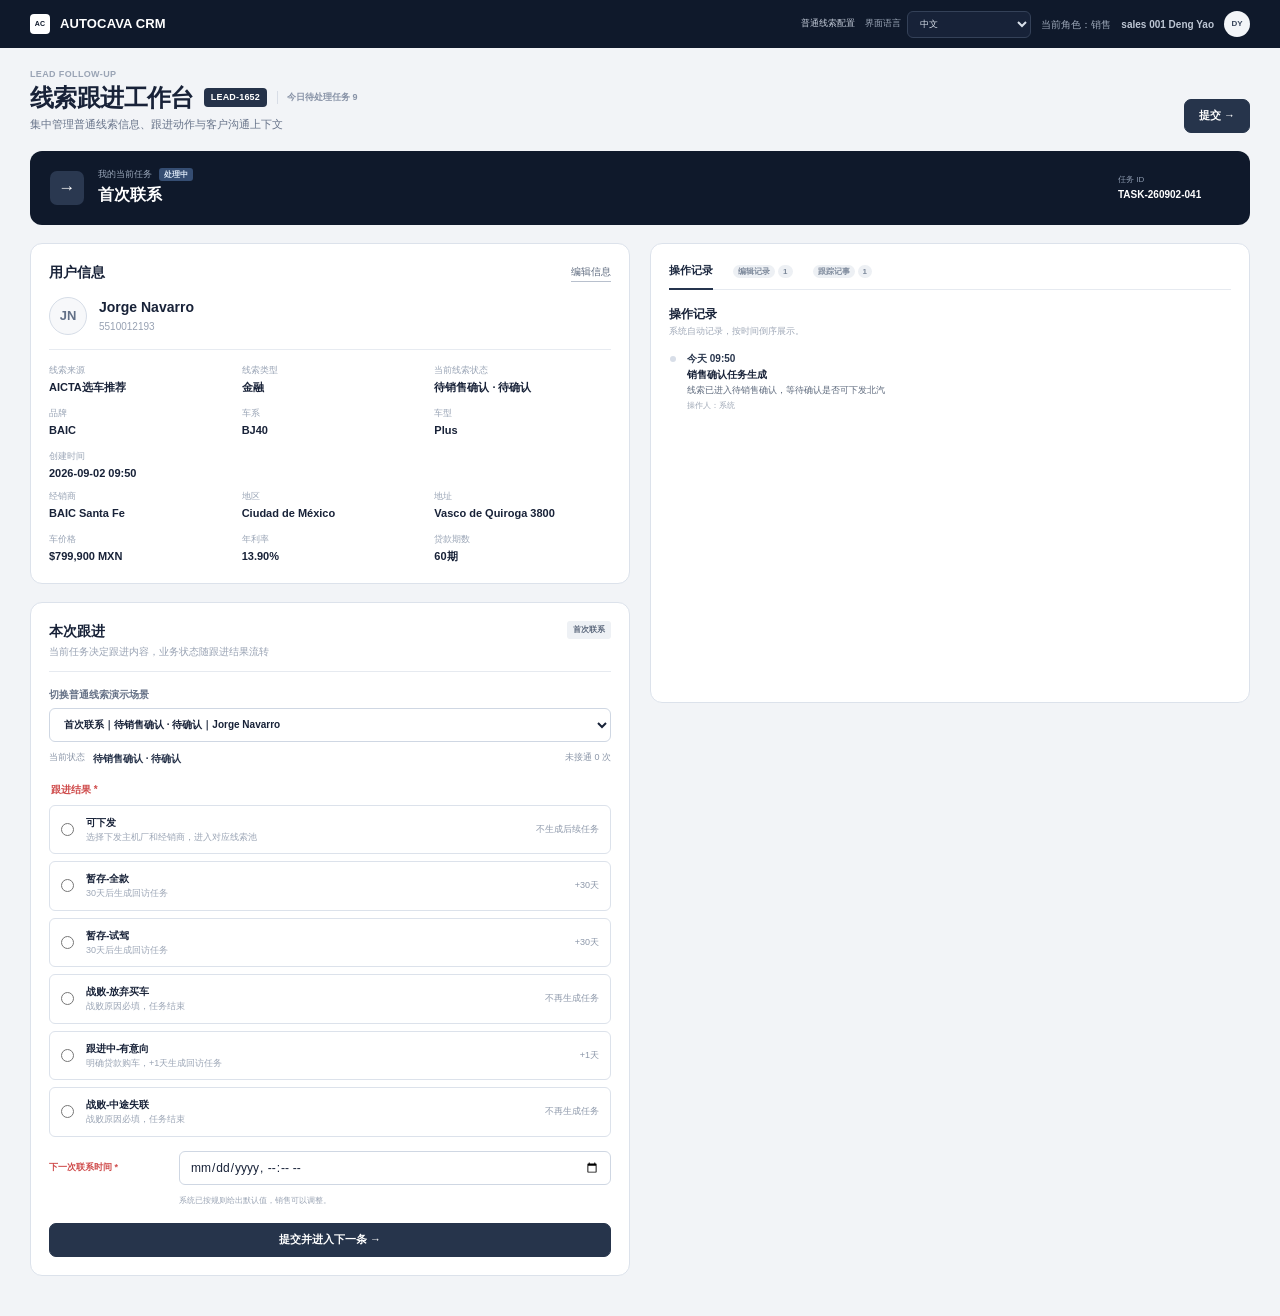
==== index.html @ 80d1f0fc "线索流转配置更新为 V2.0 - 线索流转配置更新为 V2.0：   - 待销售确认   - 跟进中·有意向   - 暂存·全款   - 暂存·试驾   - 战败·号码错误   - 战败·放弃买车  " ====
<!doctype html>
<html lang="zh-CN">
<head>
  <meta charset="UTF-8">
  <meta name="viewport" content="width=device-width, initial-scale=1.0">
  <meta name="description" content="AutoCava 普通线索跟进工作台演示原型">
  <title>线索跟进工作台</title>
  <link rel="stylesheet" href="styles.css?v=20260907-2">
</head>
<body>
  <header class="topbar">
    <a class="brand" href="#" aria-label="返回工作台首页" data-i18n-aria-label="brand.home"><span class="brand-mark">AC</span><span>AUTOCAVA CRM</span></a>
    <div class="topbar-meta"><a class="admin-link" href="admin.html" data-i18n="config.link">AutoCava管理员后台</a><label class="language-picker"><span data-i18n="language.label">界面语言</span><select id="languageSelect" aria-label="界面语言" data-i18n-aria-label="language.label"><option value="zh-CN">中文</option><option value="es-MX">Español (México)</option></select></label><span class="account-label" data-i18n="account.role">当前角色：销售</span><span class="salesperson" id="salespersonTop">sales 001 Deng Yao</span><span class="account-avatar">DY</span></div>
  </header>
  <main class="page-shell">
    <section class="page-heading">
      <div><p class="eyebrow">LEAD FOLLOW-UP</p><div class="title-line"><h1 data-i18n="page.title">线索跟进工作台</h1><strong class="lead-id-chip" id="leadId">LEAD-1533</strong><span class="today-task-count" id="todayTaskCount">今日待处理任务 8</span></div><p class="heading-copy" data-i18n="page.subtitle">集中管理普通线索信息、跟进动作与客户沟通上下文</p></div>
      <div class="heading-actions"><button class="button secondary" id="watchButton" type="button" aria-pressed="false" hidden>☆ 关注</button><button class="button primary" id="submitTopButton" type="button"><span data-i18n="action.submit">提交</span> <span>→</span></button></div>
    </section>
    <section class="task-banner" aria-labelledby="taskTitle">
      <div class="task-icon">→</div>
      <div class="task-main"><div class="task-kicker"><span data-i18n="task.current">我的当前任务</span> <span class="status-badge" data-i18n="task.processing">处理中</span></div><h2 id="taskTitle">首次联系</h2><p><span data-i18n="task.trigger">触发原因：</span><span id="taskTrigger">新线索已分配</span></p></div>
      <dl class="task-facts"><div><dt data-i18n="task.id">任务 ID</dt><dd id="taskId">TASK-260825-001</dd></div></dl>
    </section>
    <div class="workspace-grid">
      <div class="left-column">
        <section class="panel user-panel" aria-labelledby="userInfoTitle">
          <div class="panel-heading"><div><h2 id="userInfoTitle"><span data-i18n="user.title">用户信息</span> <span class="changed-badge" id="changedBadge" hidden data-i18n="user.changed">信息已修改</span></h2></div><button class="text-button" id="editUserButton" type="button" data-i18n="user.edit">编辑信息</button></div>
          <div class="person-summary"><div class="avatar" id="avatar">SR</div><div><h3 id="userName">Sofía Ramírez</h3><p id="userPhone">5612345454</p></div></div>
          <div class="info-sections">
            <div class="info-section"><h3 data-i18n="lead.info">线索信息</h3><dl class="info-grid"><div><dt data-i18n="lead.source">线索来源</dt><dd id="source">车型详情页</dd></div><div><dt data-i18n="lead.type">线索类型</dt><dd id="leadType">金融</dd></div><div><dt data-i18n="lead.state">当前线索状态</dt><dd id="leadStateInUser">未跟进 · 正常等待跟进</dd></div><div><dt data-i18n="field.brand">品牌</dt><dd id="brand">NISSAN</dd></div><div><dt data-i18n="field.series">车系</dt><dd id="series">X-TRAIL</dd></div><div><dt data-i18n="field.model">车型</dt><dd id="model">Advance 2 Row</dd></div><div><dt data-i18n="lead.created">创建时间</dt><dd id="createdAt">2026-09-02 09:30</dd></div></dl></div>
            <div class="info-section"><h3 data-i18n="dealer.finance">经销商与金融信息</h3><dl class="info-grid"><div><dt data-i18n="dealer.name">经销商</dt><dd id="dealer">Changan Polanco</dd></div><div><dt data-i18n="field.region">地区</dt><dd id="region">Ciudad de México</dd></div><div class="wide"><dt data-i18n="field.address">地址</dt><dd id="address">Av. Ejército Nacional 843</dd></div><div><dt data-i18n="finance.price">车价格</dt><dd id="price">$589,900 MXN</dd></div><div><dt data-i18n="finance.rate">年利率</dt><dd id="rate">14.99%</dd></div><div><dt data-i18n="finance.term">贷款期数</dt><dd id="term">72期</dd></div></dl></div>
          </div>
        </section>
        <section class="panel follow-panel" aria-labelledby="followTitle">
          <div class="panel-heading follow-heading"><div><h2 id="followTitle" data-i18n="follow.title">本次跟进</h2><p data-i18n="follow.description">当前任务决定跟进内容，业务状态随跟进结果流转</p></div><span class="task-group-label" id="taskGroupLabel">首次联系</span></div>
          <label class="field-label" for="scenarioSelect" data-i18n="follow.scenario">切换普通线索演示场景</label><select id="scenarioSelect" class="select-control"></select>
          <div class="current-state"><span data-i18n="follow.currentState">当前状态</span><strong id="currentState">待跟进 · —</strong><span class="attempt-count" id="attemptCount">未接通 0 次</span></div>
          <fieldset class="result-fieldset"><legend><span data-i18n="follow.result">跟进结果</span> <span>*</span></legend><div class="result-list" id="resultList"></div></fieldset>
          <div class="dynamic-fields" id="dynamicFields">
            <div class="field-row" id="reasonRow" hidden><label for="reasonInput"><span data-i18n="follow.reason">原因</span> <span>*</span></label><input id="reasonInput" type="text" placeholder="请输入具体原因" data-i18n-placeholder="follow.reasonPlaceholder"></div>
            <div class="field-row" id="followupDealerRow" hidden><label for="followupDealer">下发经销商 <span>*</span></label><select id="followupDealer"><option value="">请选择经销商</option></select></div>
            <div class="two-field-row" id="callbackRow" hidden><div><label for="callbackNote"><span data-i18n="follow.callbackNote">用户约定说明</span> <span>*</span></label><input id="callbackNote" type="text" placeholder="例如：下班后方便接听" data-i18n-placeholder="follow.callbackPlaceholder"></div><div><label for="nextTime"><span data-i18n="follow.nextTime">下一次联系时间</span> <span>*</span></label><input id="nextTime" type="datetime-local"></div></div>
            <div class="field-row" id="nextTimeRow"><label for="nextTimeDefault"><span data-i18n="follow.nextTime">下一次联系时间</span> <span>*</span></label><input id="nextTimeDefault" type="datetime-local"><small id="timeHint" data-i18n="follow.timeHint">系统已按规则给出默认值，销售可以调整。</small></div>
          </div>
          <button class="button primary full" id="submitButton" type="button"><span data-i18n="action.submitNext">提交并进入下一条</span> →</button>
        </section>
      </div>
      <aside class="panel activity-panel" aria-labelledby="recordsTitle">
        <div class="activity-heading"><div class="tabs" role="tablist"><button class="tab active" id="operationsTab" type="button" role="tab" aria-selected="true" aria-controls="operationsPanel" data-i18n="records.operations">操作记录</button><button class="tab" id="editRecordsTab" type="button" role="tab" aria-selected="false" aria-controls="editRecordsPanel"><span data-i18n="records.edits">编辑记录</span> <span id="editRecordCount">0</span></button><button class="tab" id="notesTab" type="button" role="tab" aria-selected="false" aria-controls="notesPanel"><span data-i18n="records.notes">跟踪记事</span> <span id="noteCount">2</span></button></div></div>
        <section id="operationsPanel" role="tabpanel" aria-labelledby="operationsTab"><div class="activity-intro"><h2 id="recordsTitle" data-i18n="records.operations">操作记录</h2><p data-i18n="records.description">系统自动记录，按时间倒序展示。</p></div><ol class="timeline" id="operationTimeline"></ol></section>
        <section id="editRecordsPanel" role="tabpanel" aria-labelledby="editRecordsTab" hidden><div class="activity-intro"><h2 data-i18n="edit.historyTitle">信息编辑记录</h2><p data-i18n="edit.historyOrder">按修改时间倒序展示；原始信息为第一条记录。</p></div><ol class="timeline edit-records-list" id="editRecordsTimeline"></ol></section>
        <section id="notesPanel" role="tabpanel" aria-labelledby="notesTab" hidden><div class="activity-intro"><h2 data-i18n="notes.addTitle">销售手动添加跟踪记录</h2><p data-i18n="notes.description">记录沟通中的关键信息。</p></div><form class="note-form" id="noteForm"><label for="noteInput" data-i18n="notes.content">跟踪内容</label><textarea id="noteInput" rows="3" placeholder="只记录用户输入或销售确认的关键信息" data-i18n-placeholder="notes.placeholder"></textarea><button class="button secondary" type="submit" data-i18n="notes.add">添加记录</button></form><ol class="timeline notes" id="noteTimeline"></ol></section>
      </aside>
    </div>
  </main>
  <dialog class="edit-dialog" id="editDialog">
    <form method="dialog" id="editForm">
      <div class="dialog-heading"><div><p class="eyebrow">EDIT USER</p><h2 data-i18n="edit.title">编辑用户信息</h2></div><button class="icon-button" id="closeEditButton" type="button" aria-label="关闭" data-i18n-aria-label="action.close">×</button></div>
      <p class="dialog-tip" data-i18n="edit.tip">修改后保留原始信息，并生成信息变更记录，不覆盖原始线索。</p>
      <section class="edit-tab-panel" id="editCurrentPanel" role="region" aria-label="当前信息" data-i18n-aria-label="edit.current">
        <div class="current-notice"><strong data-i18n="edit.currentNoticeTitle">工作台当前展示信息</strong><span data-i18n="edit.currentNoticeText">保存修改后，用户信息卡片立即更新。</span></div>
        <div class="edit-grid">
          <div><label for="editName" data-i18n="field.name">姓名</label><input id="editName" type="text" required></div>
          <div><label for="editPhone" data-i18n="field.phone">手机号</label><input id="editPhone" type="text" required></div>
          <div><label for="editBrand" data-i18n="field.brand">品牌</label><select id="editBrand" required></select></div>
          <div><label for="editSeries" data-i18n="field.series">车系</label><select id="editSeries" required></select></div>
          <div><label for="editModel" data-i18n="field.model">车型</label><select id="editModel" required></select></div>
          <div><label for="editDealer" data-i18n="dealer.name">经销商</label><input id="editDealer" type="text" list="dealerOptions" required autocomplete="off" placeholder="输入或选择经销商" data-i18n-placeholder="dealer.placeholder"><datalist id="dealerOptions"></datalist><small data-i18n="dealer.hint">可输入名称联想选择</small></div>
          <div><label for="editRegion" data-i18n="field.region">地区</label><input id="editRegion" type="text" readonly></div>
          <div><label for="editAddress" data-i18n="field.address">地址</label><input id="editAddress" type="text" readonly></div>
        </div>
      </section>
      <div class="dialog-actions"><button class="button secondary" id="cancelEditButton" type="button" data-i18n="action.cancel">取消</button><button class="button primary" id="saveUserButton" type="submit" data-i18n="action.save">保存修改</button></div>
    </form>
  </dialog>
  <div class="toast" id="toast" role="status" aria-live="polite"></div>
  <script src="flow-config.js?v=20260914-1"></script><script src="data.js?v=20260907-2"></script><script src="config-table.js?v=20260903-1"></script><script src="app.js?v=20260914-1"></script>
</body>
</html>
---- styles.css ----
:root{
  --ink:#182238;--muted:#8590a5;--line:#dce2eb;--soft:#f3f5f8;
  --panel:#fff;--navy:#0f192b;--navy-2:#2a3850;--blue:#345f9f;
  --green:#28735a;--red:#cf4b4b;--shadow:none
}
*{box-sizing:border-box}
body{margin:0;background:#f2f4f7;color:var(--ink);font-family:Inter,-apple-system,BlinkMacSystemFont,"Segoe UI","PingFang SC","Microsoft YaHei",sans-serif;font-size:12px;line-height:1.5}
button,input,select,textarea{font:inherit;color:inherit}
button{cursor:pointer}
button:focus-visible,input:focus-visible,select:focus-visible,textarea:focus-visible{outline:2px solid rgba(52,95,159,.25);outline-offset:2px}
.topbar{height:48px;padding:0 max(30px,calc((100vw - 1440px)/2));display:flex;align-items:center;justify-content:space-between;background:var(--navy);color:#fff;position:sticky;top:0;z-index:20}
.brand{display:flex;align-items:center;gap:10px;color:#fff;font-size:13px;font-weight:800;text-decoration:none;letter-spacing:.01em}
.brand-mark{width:20px;height:20px;border-radius:4px;display:grid;place-items:center;background:#fff;color:var(--navy);font-size:7px;font-weight:900}
.topbar-meta{display:flex;align-items:center;gap:10px;color:#9da8b9;font-size:10px}
.admin-link{color:#c2cad7;text-decoration:none;font-size:9px}.admin-link:hover{color:#fff}
.language-picker{display:flex;align-items:center;gap:6px;color:#9da8b9;font-size:9px}
.language-picker select{width:auto;height:27px;padding:0 24px 0 8px;border:1px solid #344158;border-radius:6px;background:#172238;color:#d9e0ea;font-size:9px}
.salesperson{color:#bdc6d4;font-weight:650}
.account-avatar{width:26px;height:26px;display:grid;place-items:center;border-radius:50%;background:#f3f5f8;color:#38445a;font-size:8px;font-weight:850}
.page-shell{max-width:1440px;margin:0 auto;padding:20px 30px 40px}
.page-heading{display:flex;align-items:flex-end;justify-content:space-between;gap:20px}
.eyebrow{margin:0 0 2px;color:#9aa4b5;font-size:9px;font-weight:700;letter-spacing:.04em}
.title-line{display:flex;align-items:center;gap:10px}
.page-heading h1{margin:0;font-size:24px;line-height:1.15;letter-spacing:-.025em}
.lead-id-chip{padding:3px 7px;border-radius:4px;background:#253249;color:#fff;font-size:9px;letter-spacing:.02em}
.today-task-count{padding-left:9px;border-left:1px solid #d8dde6;color:#8792a6;font-size:9px;font-weight:650}
.heading-copy{margin:5px 0 0;color:#68748a;font-size:11px}
.heading-actions{display:flex;gap:9px}
.button{min-height:34px;padding:0 14px;border:1px solid #d6dde8;border-radius:7px;background:#fff;font-size:11px;font-weight:750;transition:.15s ease}
.button:hover{border-color:#aeb9ca;box-shadow:0 4px 10px rgba(25,38,62,.06)}
.button.primary{background:#26344b;border-color:#26344b;color:#fff}
.button:disabled{cursor:not-allowed;opacity:.45;box-shadow:none}
.button.secondary{background:#fff}
.button.full{width:100%;margin-top:16px}
.button.watching{color:#284f88;border-color:#a9bad4;background:#f5f8fc}
.task-banner{margin-top:18px;min-height:74px;padding:14px 20px;display:flex;align-items:center;gap:14px;color:#fff;background:var(--navy);border-radius:12px}
.task-icon{width:34px;height:34px;border-radius:7px;background:var(--navy-2);display:grid;place-items:center;font-size:17px}
.task-main{min-width:280px}
.task-kicker{color:#9ca9bc;font-size:9px}
.status-badge{margin-left:4px;padding:2px 5px;border-radius:3px;background:#354d72;color:#dce8f7;font-size:8px;font-weight:750}
.task-main h2{margin:2px 0 0;font-size:16px}
.task-main p{display:none}
.task-facts{margin:0 0 0 auto;display:grid;grid-template-columns:minmax(112px,1fr)}
.task-facts dt{color:#8d9aaf;font-size:8px}
.task-facts dd{margin:1px 0 0;color:#fff;font-size:10px;font-weight:750;overflow-wrap:anywhere}
.workspace-grid{margin-top:18px;display:grid;grid-template-columns:minmax(0,1fr) minmax(0,1fr);gap:20px;align-items:start}
.left-column{display:grid;gap:18px}
.panel{background:var(--panel);border:1px solid var(--line);border-radius:12px;box-shadow:var(--shadow)}
.user-panel,.follow-panel,.activity-panel{padding:18px}
.panel-heading{display:flex;align-items:flex-start;justify-content:space-between;gap:16px}
.panel-heading h2,.activity-intro h2{margin:0;font-size:14px}
.panel-heading p:not(.eyebrow){margin:2px 0 0;color:#98a2b3;font-size:10px}
.text-button{padding:2px 0;border:0;border-bottom:1px solid #b8c0cd;background:none;color:#5f6b7f;font-size:10px}
.activity-heading{border-bottom:1px solid #e6eaf0}.activity-heading .tabs{border-bottom:0}
.changed-badge{display:inline-flex;align-items:center;margin-left:5px;padding:2px 5px;border-radius:3px;background:#eef1f5;color:#657084;font-size:8px;vertical-align:middle}
.person-summary{margin-top:14px;display:flex;align-items:center;gap:12px;padding:0 0 14px;border-bottom:1px solid #e7ebf1}
.avatar{width:38px;height:38px;display:grid;place-items:center;border-radius:50%;border:1px solid #d6dde7;background:#f7f8fa;color:#627087;font-size:13px;font-weight:750}
.person-summary h3{margin:0;font-size:14px}
.person-summary p{margin:1px 0 0;color:#98a2b3;font-size:10px}
.order-status-row{margin-top:16px;padding:14px 0 0;display:flex;align-items:center;justify-content:space-between;gap:14px;border:0;border-top:1px solid #e7ebf1;border-radius:0;background:transparent}
.order-status-row>div{display:flex;align-items:center;gap:8px;min-width:0;flex-wrap:wrap}
.order-status-label{color:#7f8a9d;font-size:9px}
.order-status-badge{padding:3px 7px;border-radius:4px;background:#e9edf3;color:#536076;font-size:9px}
.order-status-badge[data-status="CREDIT_REVIEW"]{background:#fff4df;color:#8a5b17}
.order-status-badge[data-status="CONTRACT_SIGNED"],.order-status-badge[data-status="WAITING_DISBURSEMENT"]{background:#eaf1fb;color:#355d91}
.order-status-badge[data-status="DISBURSEMENT_SUCCESS"],.order-status-badge[data-status="VEHICLE_DELIVERED"]{background:#e9f5ef;color:#28735a}
.order-status-row small{color:#98a2b3;font-size:8px}
.button.compact{min-height:28px;padding:0 10px;font-size:9px;white-space:nowrap}
.info-sections{display:grid;gap:8px;margin-top:14px}
.info-section h3{display:none}
.info-grid{display:grid;grid-template-columns:repeat(3,minmax(0,1fr));gap:11px 16px;margin:0}
.info-grid div{min-width:0}
.info-grid .wide{grid-column:auto}
.info-grid dt{color:#9aa5b6;font-size:9px}
.info-grid dd{margin:2px 0 0;font-size:11px;font-weight:700;overflow-wrap:anywhere}
.follow-heading{align-items:flex-start;padding-bottom:12px;border-bottom:1px solid #e6eaf0}
.task-group-label{display:inline-flex;align-items:center;padding:3px 6px;border-radius:3px;background:#eef1f5;color:#5c687c;font-size:8px;font-weight:750;white-space:nowrap}
.field-label{display:block;margin:15px 0 6px;color:#667287;font-size:10px;font-weight:750}
.select-control,input,textarea{width:100%;border:1px solid #cfd7e3;border-radius:6px;background:#fff}
.select-control,input{height:34px;padding:0 10px}
.select-control{font-size:10px;font-weight:700}
.current-state{margin-top:9px;display:flex;align-items:center;gap:8px;color:#8b96a8;font-size:9px}
.current-state strong{color:#263249;font-size:10px}
.attempt-count{margin-left:auto}
.result-fieldset{margin:16px 0 0;padding:0;border:0}
.result-fieldset legend{margin-bottom:8px;font-size:10px;font-weight:800}
.result-fieldset legend span,.field-row label span,.two-field-row label span{color:var(--red)}
.result-list{display:grid;gap:7px}
.result-empty{padding:18px;border:1px dashed #d4dbe6;border-radius:7px;color:#8d98aa;text-align:center}
.result-option{display:grid;grid-template-columns:16px minmax(0,1fr) auto;gap:9px;align-items:center;padding:9px 11px;border:1px solid #dce2eb;border-radius:6px;cursor:pointer;transition:.12s ease}
.result-option:hover{border-color:#aab6c7}
.result-option.selected{border-color:#3c4f6d;background:#fafbfc;box-shadow:none}
.result-option input{width:13px;height:13px;margin:0;accent-color:#3b4d69}
.result-copy strong,.result-copy small{display:block}
.result-copy strong{font-size:10px}
.result-copy small{margin-top:1px;color:#9ca6b6;font-size:9px}
.result-deadline{color:#8d98aa;font-size:9px;text-align:right}
.dynamic-fields{margin-top:14px}
.field-row{display:grid;grid-template-columns:120px minmax(0,1fr);align-items:center;gap:10px}
.field-row small{grid-column:2;color:#9aa4b4;font-size:8px}
.field-row label,.two-field-row label{display:block;color:#657185;font-size:9px;font-weight:700}
.two-field-row{display:grid;grid-template-columns:1fr 1fr;gap:12px}
.two-field-row label{margin-bottom:5px}
.activity-panel{position:sticky;top:66px;min-height:460px;max-height:calc(100vh - 86px);overflow:auto}
.tabs{display:flex;align-items:center;gap:20px;border-bottom:1px solid var(--line)}
.tab{position:relative;padding:0 0 11px;border:0;background:none;color:#9ba5b5;font-size:11px;font-weight:750}
.tab.active{color:#1d2940}
.tab.active:after{content:"";position:absolute;left:0;right:0;bottom:-1px;height:2px;background:#25344d}
.tab span{min-width:18px;padding:2px 5px;border-radius:999px;background:#edf0f4;color:#7d899b;font-size:8px}
.activity-intro{margin:15px 0 12px}
.activity-intro h2{font-size:12px}
.activity-intro p{margin:2px 0 0;color:#a0a9b8;font-size:9px}
.timeline{list-style:none;margin:0;padding:0}
.timeline li{position:relative;padding:0 0 14px 18px}
.timeline li:last-child{padding-bottom:0}
.timeline li:before{content:"";position:absolute;left:1px;top:5px;width:6px;height:6px;border-radius:50%;background:#d8dee8}
.timeline-time{color:#29364d;font-size:10px;font-weight:750}
.timeline-title{margin-top:1px;font-size:10px;font-weight:750}
.timeline-detail{margin-top:2px;color:#5f6b7e;font-size:9px;line-height:1.55;overflow-wrap:anywhere}
.timeline-operator{margin-top:2px;color:#a0a9b7;font-size:8px}
.note-form{padding:10px;margin-bottom:14px;background:#f4f6f8;border-radius:6px}
.note-form label{display:block;margin-bottom:5px;font-size:9px;font-weight:750}
.note-form textarea{padding:8px 10px;resize:vertical}
.note-form .button{margin-top:7px;min-height:30px}
.notes .timeline-title{display:none}
.edit-dialog{width:min(780px,calc(100vw - 32px));padding:0;border:0;border-radius:12px;box-shadow:0 28px 70px rgba(15,25,45,.25)}
.edit-dialog::backdrop{background:rgba(17,28,48,.55)}
.edit-dialog form{padding:22px}
.dialog-heading{display:flex;justify-content:space-between;align-items:flex-start}
.dialog-heading h2{margin:0;font-size:18px}
.icon-button{border:0;background:none;font-size:22px;color:var(--muted)}
.dialog-tip{padding:10px 12px;background:#f3f6fb;border-radius:7px;color:#657188}
.edit-tabs{display:flex;gap:22px;margin-top:16px;border-bottom:1px solid #dfe4ec}
.edit-tab{position:relative;padding:0 2px 10px;border:0;background:none;color:#8b96a8;font-size:11px;font-weight:750}
.edit-tab.active{color:#1c2940}
.edit-tab.active:after{content:"";position:absolute;left:0;right:0;bottom:-1px;height:2px;background:#25344d}
.edit-tab span{margin-left:3px;padding:1px 5px;border-radius:999px;background:#edf0f4;color:#7b8799;font-size:8px}
.edit-tab-panel{min-height:235px;padding-top:16px}
.readonly-notice,.current-notice{margin-bottom:14px;padding:10px 12px;border-radius:7px;background:#f5f7fa;color:#687489;font-size:10px}
.current-notice{display:flex;align-items:center;justify-content:space-between;gap:12px}
.current-notice strong{color:#263249}
.current-notice span{color:#929cad}
.original-grid{display:grid;grid-template-columns:1fr 1fr;gap:12px 14px;margin:0}
.original-grid div{padding:10px 12px;border:1px solid #e0e5ed;border-radius:7px;background:#fafbfc}
.original-grid dt{color:#929cad;font-size:9px}
.original-grid dd{margin:3px 0 0;color:#263249;font-size:11px;font-weight:700}
.edit-grid{display:grid;grid-template-columns:1fr 1fr;gap:13px;margin-top:16px}
.edit-grid label{display:block;margin-bottom:5px;font-weight:700}
.edit-grid select{width:100%;height:34px;padding:0 10px;border:1px solid #cfd7e3;border-radius:6px;background:#fff}
.edit-grid input[readonly]{background:#f4f6f9;color:#69758a;cursor:not-allowed}
.edit-grid small{display:block;margin-top:4px;color:#929cad;font-size:8px}
.history-heading{display:flex;align-items:center;justify-content:space-between;padding-bottom:10px;border-bottom:1px solid #e6eaf0}
.history-heading span{color:#96a0b0;font-size:9px}
.edit-history-list{list-style:none;max-height:250px;margin:0;padding:0;overflow:auto}
.edit-history-item{padding:12px 0;border-bottom:1px solid #edf0f4}
.edit-history-item:last-child{border-bottom:0}
.edit-records-list .edit-history-item{padding:0 0 14px 18px}
.edit-records-list .edit-history-item:last-child{padding-bottom:0}
.edit-history-meta{display:flex;align-items:center;justify-content:space-between;gap:10px;color:#8c97a8;font-size:9px}
.edit-history-operator{color:#667287;font-weight:650}
.edit-history-change{margin-top:7px;display:grid;gap:5px}
.edit-history-change div{display:grid;grid-template-columns:68px 1fr;gap:8px;font-size:10px}
.edit-history-change span{color:#8f99aa}
.edit-history-change strong{font-weight:650;overflow-wrap:anywhere}
.edit-history-empty{padding:52px 0;text-align:center;color:#9aa4b4}
.dialog-actions{display:flex;justify-content:flex-end;gap:9px;margin-top:20px}
.order-dialog{width:min(620px,calc(100vw - 32px))}
.order-editor{display:grid;grid-template-columns:1fr 1fr;gap:14px;margin-top:16px}
.order-current,.order-editor>div:last-child{padding:12px;border:1px solid #e0e5ed;border-radius:7px;background:#fafbfc}
.order-current{display:grid;gap:3px}
.order-current span,.order-editor label{color:#7f8a9d;font-size:9px;font-weight:700}
.order-current strong{font-size:12px}
.order-current small{color:#98a2b3;font-size:8px}
.order-editor label{display:block;margin-bottom:6px}
.order-editor select{width:100%;height:34px;padding:0 10px;border:1px solid #cfd7e3;border-radius:6px;background:#fff}
.order-history-heading{margin-top:18px;padding-bottom:9px;display:flex;align-items:center;justify-content:space-between;gap:12px;border-bottom:1px solid #e4e8ef}
.order-history-heading strong{font-size:11px}
.order-history-heading span{color:#96a0b0;font-size:8px}
.order-history-list{list-style:none;max-height:190px;margin:0;padding:0;overflow:auto}
.order-history-item{padding:11px 0;border-bottom:1px solid #edf0f4}
.order-history-item:last-child{border-bottom:0}
.order-history-main{display:flex;align-items:center;gap:7px;font-size:10px}
.order-history-main span{color:#97a1b1}
.order-history-meta{margin-top:3px;color:#8d98a9;font-size:8px}
.order-history-empty{padding:34px 0;text-align:center;color:#9aa4b4;font-size:10px}
.toast{position:fixed;left:50%;bottom:22px;z-index:50;transform:translate(-50%,20px);padding:10px 15px;border-radius:7px;background:#172237;color:#fff;box-shadow:0 12px 30px rgba(16,28,48,.25);opacity:0;pointer-events:none;transition:.2s ease}
.toast.show{opacity:1;transform:translate(-50%,0)}
[hidden]{display:none!important}
@media(max-width:1080px){
  .page-shell{padding:18px 24px 36px}
  .task-facts{gap:14px}
  .user-panel,.follow-panel,.activity-panel{padding:16px}
  .info-grid{gap:10px 12px}
}
@media(max-width:900px){
  .workspace-grid{grid-template-columns:1fr}
  .activity-panel{position:static;max-height:none;min-height:0}
  .task-main{min-width:220px}
}
@media(max-width:640px){
  .topbar{height:48px;padding:0 14px}
  .account-label{display:none}
  .language-picker>span{display:none}
  .page-shell{padding:16px 12px 32px}
  .page-heading{display:block}
  .title-line{flex-wrap:wrap}
  .page-heading h1{font-size:21px}
  .heading-actions{margin-top:13px}
  .heading-actions .button{flex:1}
  .task-banner{align-items:flex-start;flex-wrap:wrap}
  .task-icon{display:none}
  .task-main{min-width:0}
  .task-facts{width:100%;margin:0;padding-top:10px;border-top:1px solid rgba(255,255,255,.12);grid-template-columns:1fr 1fr}
  .task-facts div:first-child{grid-column:1/-1}
  .user-panel,.follow-panel,.activity-panel{padding:15px}
  .info-grid{grid-template-columns:1fr 1fr}
  .person-summary{flex-wrap:wrap}
  .result-option{grid-template-columns:16px minmax(0,1fr)}
  .result-deadline{grid-column:2;text-align:left}
  .field-row,.two-field-row,.edit-grid,.original-grid,.order-editor{grid-template-columns:1fr}
  .field-row small{grid-column:1}
  .edit-tab-panel{min-height:0}
  .current-notice{align-items:flex-start;flex-direction:column}
  .edit-history-change div{grid-template-columns:1fr}
  .dialog-actions .button{flex:1}
  .order-status-row{align-items:flex-start;flex-direction:column}
  .order-history-heading{align-items:flex-start;flex-direction:column}
}
@media(max-width:390px){
  .topbar-meta .salesperson{display:none}
  .info-grid{grid-template-columns:1fr}
}
@media(prefers-reduced-motion:reduce){*,*:before,*:after{scroll-behavior:auto!important;transition:none!important}}
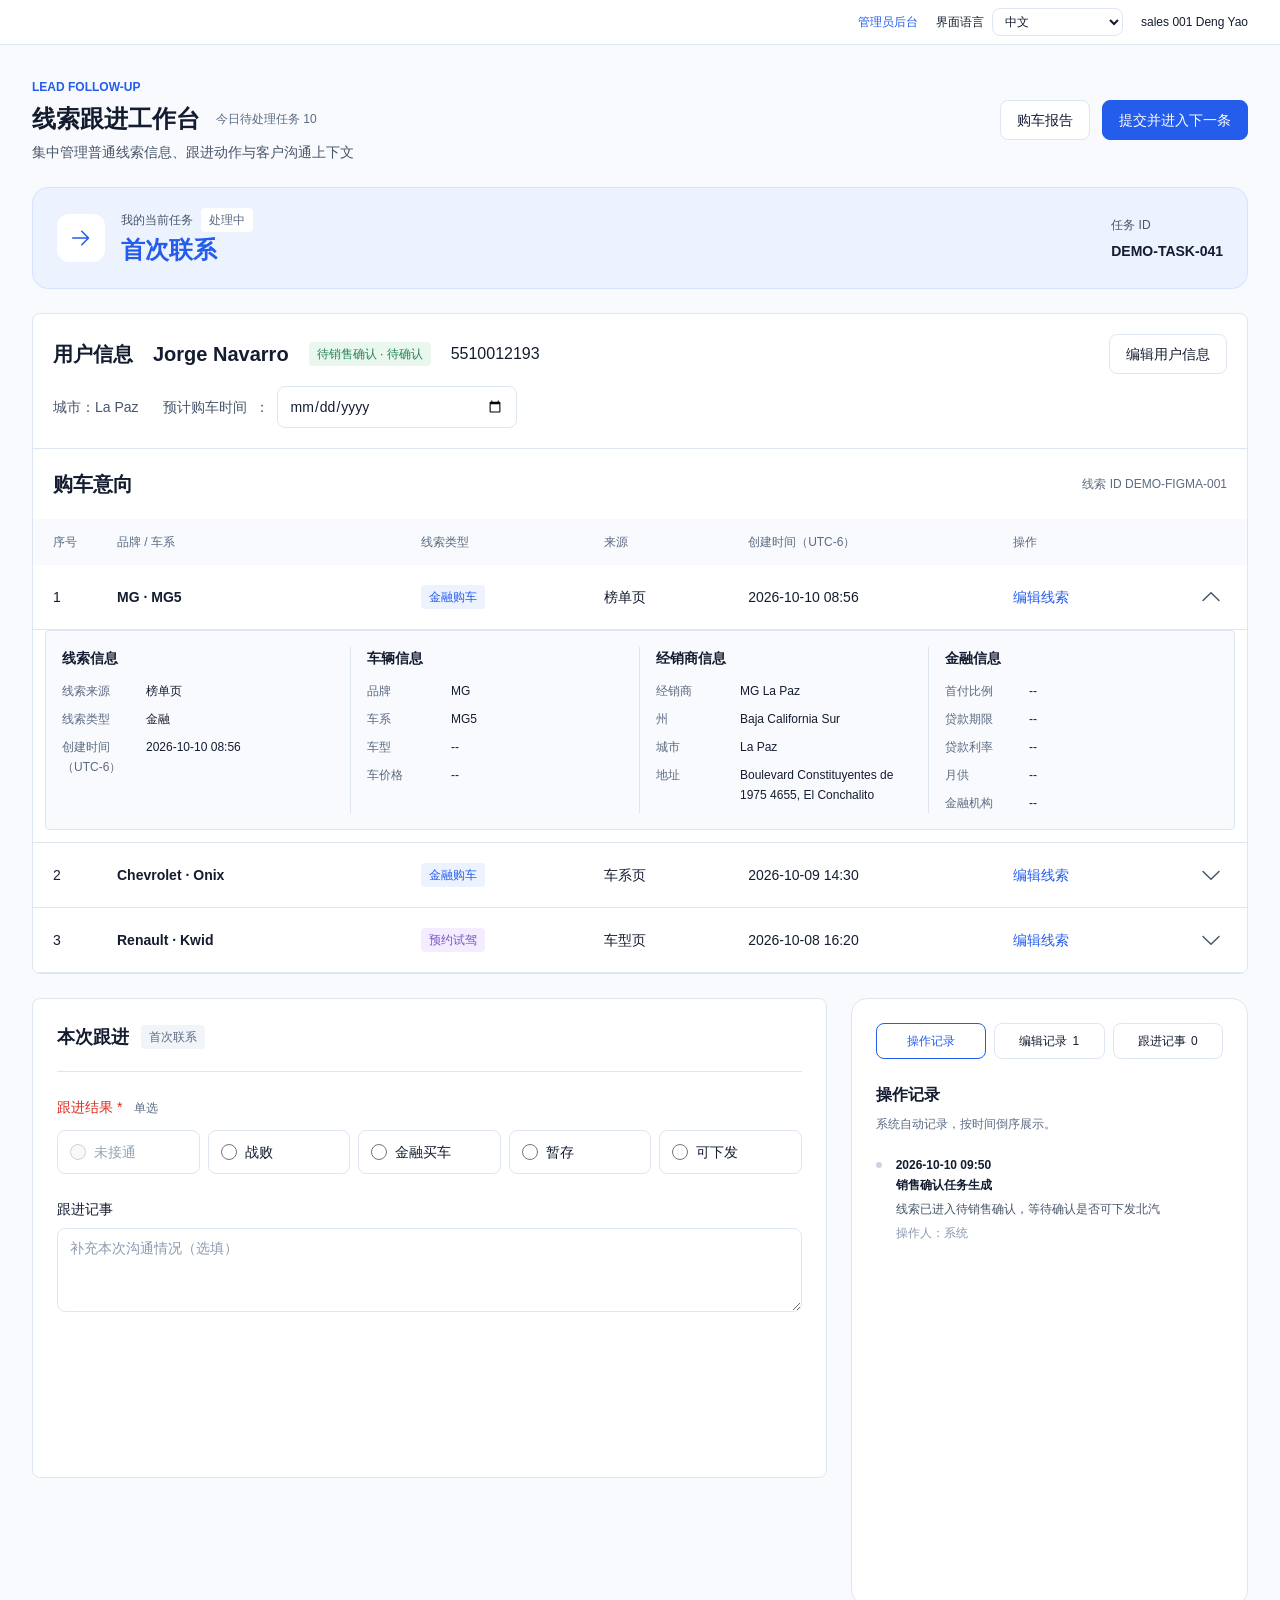
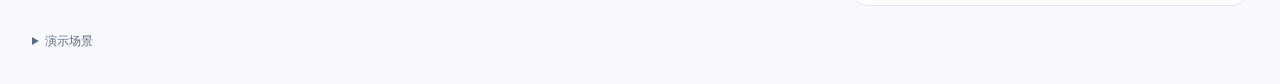
==== commit bcd63001: "按 Figma 更新 AutoCava 工作台视觉与交互 新增多购车意向展示及独立编辑，优化跟进表单、记录和提交交互，保留后台流转配置及中西文切换，适配桌面与移动端。" ====
--- a/index.html
+++ b/index.html
@@ -1,80 +1,17 @@
 <!doctype html>
-<html lang="zh-CN">
-<head>
-  <meta charset="UTF-8">
-  <meta name="viewport" content="width=device-width, initial-scale=1.0">
-  <meta name="description" content="AutoCava 普通线索跟进工作台演示原型">
-  <title>线索跟进工作台</title>
-  <link rel="stylesheet" href="styles.css?v=20260907-2">
-</head>
+<html lang="zh-CN"><head><meta charset="UTF-8"><meta name="viewport" content="width=device-width, initial-scale=1.0"><meta name="description" content="AutoCava 用户与购车意向跟进工作台"><title>线索跟进工作台</title><link rel="stylesheet" href="workbench.css?v=20261011-1"></head>
 <body>
-  <header class="topbar">
-    <a class="brand" href="#" aria-label="返回工作台首页" data-i18n-aria-label="brand.home"><span class="brand-mark">AC</span><span>AUTOCAVA CRM</span></a>
-    <div class="topbar-meta"><a class="admin-link" href="admin.html" data-i18n="config.link">AutoCava管理员后台</a><label class="language-picker"><span data-i18n="language.label">界面语言</span><select id="languageSelect" aria-label="界面语言" data-i18n-aria-label="language.label"><option value="zh-CN">中文</option><option value="es-MX">Español (México)</option></select></label><span class="account-label" data-i18n="account.role">当前角色：销售</span><span class="salesperson" id="salespersonTop">sales 001 Deng Yao</span><span class="account-avatar">DY</span></div>
-  </header>
-  <main class="page-shell">
-    <section class="page-heading">
-      <div><p class="eyebrow">LEAD FOLLOW-UP</p><div class="title-line"><h1 data-i18n="page.title">线索跟进工作台</h1><strong class="lead-id-chip" id="leadId">LEAD-1533</strong><span class="today-task-count" id="todayTaskCount">今日待处理任务 8</span></div><p class="heading-copy" data-i18n="page.subtitle">集中管理普通线索信息、跟进动作与客户沟通上下文</p></div>
-      <div class="heading-actions"><button class="button secondary" id="watchButton" type="button" aria-pressed="false" hidden>☆ 关注</button><button class="button primary" id="submitTopButton" type="button"><span data-i18n="action.submit">提交</span> <span>→</span></button></div>
-    </section>
-    <section class="task-banner" aria-labelledby="taskTitle">
-      <div class="task-icon">→</div>
-      <div class="task-main"><div class="task-kicker"><span data-i18n="task.current">我的当前任务</span> <span class="status-badge" data-i18n="task.processing">处理中</span></div><h2 id="taskTitle">首次联系</h2><p><span data-i18n="task.trigger">触发原因：</span><span id="taskTrigger">新线索已分配</span></p></div>
-      <dl class="task-facts"><div><dt data-i18n="task.id">任务 ID</dt><dd id="taskId">TASK-260825-001</dd></div></dl>
-    </section>
-    <div class="workspace-grid">
-      <div class="left-column">
-        <section class="panel user-panel" aria-labelledby="userInfoTitle">
-          <div class="panel-heading"><div><h2 id="userInfoTitle"><span data-i18n="user.title">用户信息</span> <span class="changed-badge" id="changedBadge" hidden data-i18n="user.changed">信息已修改</span></h2></div><button class="text-button" id="editUserButton" type="button" data-i18n="user.edit">编辑信息</button></div>
-          <div class="person-summary"><div class="avatar" id="avatar">SR</div><div><h3 id="userName">Sofía Ramírez</h3><p id="userPhone">5612345454</p></div></div>
-          <div class="info-sections">
-            <div class="info-section"><h3 data-i18n="lead.info">线索信息</h3><dl class="info-grid"><div><dt data-i18n="lead.source">线索来源</dt><dd id="source">车型详情页</dd></div><div><dt data-i18n="lead.type">线索类型</dt><dd id="leadType">金融</dd></div><div><dt data-i18n="lead.state">当前线索状态</dt><dd id="leadStateInUser">未跟进 · 正常等待跟进</dd></div><div><dt data-i18n="field.brand">品牌</dt><dd id="brand">NISSAN</dd></div><div><dt data-i18n="field.series">车系</dt><dd id="series">X-TRAIL</dd></div><div><dt data-i18n="field.model">车型</dt><dd id="model">Advance 2 Row</dd></div><div><dt data-i18n="lead.created">创建时间</dt><dd id="createdAt">2026-09-02 09:30</dd></div></dl></div>
-            <div class="info-section"><h3 data-i18n="dealer.finance">经销商与金融信息</h3><dl class="info-grid"><div><dt data-i18n="dealer.name">经销商</dt><dd id="dealer">Changan Polanco</dd></div><div><dt data-i18n="field.region">地区</dt><dd id="region">Ciudad de México</dd></div><div class="wide"><dt data-i18n="field.address">地址</dt><dd id="address">Av. Ejército Nacional 843</dd></div><div><dt data-i18n="finance.price">车价格</dt><dd id="price">$589,900 MXN</dd></div><div><dt data-i18n="finance.rate">年利率</dt><dd id="rate">14.99%</dd></div><div><dt data-i18n="finance.term">贷款期数</dt><dd id="term">72期</dd></div></dl></div>
-          </div>
-        </section>
-        <section class="panel follow-panel" aria-labelledby="followTitle">
-          <div class="panel-heading follow-heading"><div><h2 id="followTitle" data-i18n="follow.title">本次跟进</h2><p data-i18n="follow.description">当前任务决定跟进内容，业务状态随跟进结果流转</p></div><span class="task-group-label" id="taskGroupLabel">首次联系</span></div>
-          <label class="field-label" for="scenarioSelect" data-i18n="follow.scenario">切换普通线索演示场景</label><select id="scenarioSelect" class="select-control"></select>
-          <div class="current-state"><span data-i18n="follow.currentState">当前状态</span><strong id="currentState">待跟进 · —</strong><span class="attempt-count" id="attemptCount">未接通 0 次</span></div>
-          <fieldset class="result-fieldset"><legend><span data-i18n="follow.result">跟进结果</span> <span>*</span></legend><div class="result-list" id="resultList"></div></fieldset>
-          <div class="dynamic-fields" id="dynamicFields">
-            <div class="field-row" id="reasonRow" hidden><label for="reasonInput"><span data-i18n="follow.reason">原因</span> <span>*</span></label><input id="reasonInput" type="text" placeholder="请输入具体原因" data-i18n-placeholder="follow.reasonPlaceholder"></div>
-            <div class="field-row" id="followupDealerRow" hidden><label for="followupDealer">下发经销商 <span>*</span></label><select id="followupDealer"><option value="">请选择经销商</option></select></div>
-            <div class="two-field-row" id="callbackRow" hidden><div><label for="callbackNote"><span data-i18n="follow.callbackNote">用户约定说明</span> <span>*</span></label><input id="callbackNote" type="text" placeholder="例如：下班后方便接听" data-i18n-placeholder="follow.callbackPlaceholder"></div><div><label for="nextTime"><span data-i18n="follow.nextTime">下一次联系时间</span> <span>*</span></label><input id="nextTime" type="datetime-local"></div></div>
-            <div class="field-row" id="nextTimeRow"><label for="nextTimeDefault"><span data-i18n="follow.nextTime">下一次联系时间</span> <span>*</span></label><input id="nextTimeDefault" type="datetime-local"><small id="timeHint" data-i18n="follow.timeHint">系统已按规则给出默认值，销售可以调整。</small></div>
-          </div>
-          <button class="button primary full" id="submitButton" type="button"><span data-i18n="action.submitNext">提交并进入下一条</span> →</button>
-        </section>
-      </div>
-      <aside class="panel activity-panel" aria-labelledby="recordsTitle">
-        <div class="activity-heading"><div class="tabs" role="tablist"><button class="tab active" id="operationsTab" type="button" role="tab" aria-selected="true" aria-controls="operationsPanel" data-i18n="records.operations">操作记录</button><button class="tab" id="editRecordsTab" type="button" role="tab" aria-selected="false" aria-controls="editRecordsPanel"><span data-i18n="records.edits">编辑记录</span> <span id="editRecordCount">0</span></button><button class="tab" id="notesTab" type="button" role="tab" aria-selected="false" aria-controls="notesPanel"><span data-i18n="records.notes">跟踪记事</span> <span id="noteCount">2</span></button></div></div>
-        <section id="operationsPanel" role="tabpanel" aria-labelledby="operationsTab"><div class="activity-intro"><h2 id="recordsTitle" data-i18n="records.operations">操作记录</h2><p data-i18n="records.description">系统自动记录，按时间倒序展示。</p></div><ol class="timeline" id="operationTimeline"></ol></section>
-        <section id="editRecordsPanel" role="tabpanel" aria-labelledby="editRecordsTab" hidden><div class="activity-intro"><h2 data-i18n="edit.historyTitle">信息编辑记录</h2><p data-i18n="edit.historyOrder">按修改时间倒序展示；原始信息为第一条记录。</p></div><ol class="timeline edit-records-list" id="editRecordsTimeline"></ol></section>
-        <section id="notesPanel" role="tabpanel" aria-labelledby="notesTab" hidden><div class="activity-intro"><h2 data-i18n="notes.addTitle">销售手动添加跟踪记录</h2><p data-i18n="notes.description">记录沟通中的关键信息。</p></div><form class="note-form" id="noteForm"><label for="noteInput" data-i18n="notes.content">跟踪内容</label><textarea id="noteInput" rows="3" placeholder="只记录用户输入或销售确认的关键信息" data-i18n-placeholder="notes.placeholder"></textarea><button class="button secondary" type="submit" data-i18n="notes.add">添加记录</button></form><ol class="timeline notes" id="noteTimeline"></ol></section>
-      </aside>
-    </div>
-  </main>
-  <dialog class="edit-dialog" id="editDialog">
-    <form method="dialog" id="editForm">
-      <div class="dialog-heading"><div><p class="eyebrow">EDIT USER</p><h2 data-i18n="edit.title">编辑用户信息</h2></div><button class="icon-button" id="closeEditButton" type="button" aria-label="关闭" data-i18n-aria-label="action.close">×</button></div>
-      <p class="dialog-tip" data-i18n="edit.tip">修改后保留原始信息，并生成信息变更记录，不覆盖原始线索。</p>
-      <section class="edit-tab-panel" id="editCurrentPanel" role="region" aria-label="当前信息" data-i18n-aria-label="edit.current">
-        <div class="current-notice"><strong data-i18n="edit.currentNoticeTitle">工作台当前展示信息</strong><span data-i18n="edit.currentNoticeText">保存修改后，用户信息卡片立即更新。</span></div>
-        <div class="edit-grid">
-          <div><label for="editName" data-i18n="field.name">姓名</label><input id="editName" type="text" required></div>
-          <div><label for="editPhone" data-i18n="field.phone">手机号</label><input id="editPhone" type="text" required></div>
-          <div><label for="editBrand" data-i18n="field.brand">品牌</label><select id="editBrand" required></select></div>
-          <div><label for="editSeries" data-i18n="field.series">车系</label><select id="editSeries" required></select></div>
-          <div><label for="editModel" data-i18n="field.model">车型</label><select id="editModel" required></select></div>
-          <div><label for="editDealer" data-i18n="dealer.name">经销商</label><input id="editDealer" type="text" list="dealerOptions" required autocomplete="off" placeholder="输入或选择经销商" data-i18n-placeholder="dealer.placeholder"><datalist id="dealerOptions"></datalist><small data-i18n="dealer.hint">可输入名称联想选择</small></div>
-          <div><label for="editRegion" data-i18n="field.region">地区</label><input id="editRegion" type="text" readonly></div>
-          <div><label for="editAddress" data-i18n="field.address">地址</label><input id="editAddress" type="text" readonly></div>
-        </div>
-      </section>
-      <div class="dialog-actions"><button class="button secondary" id="cancelEditButton" type="button" data-i18n="action.cancel">取消</button><button class="button primary" id="saveUserButton" type="submit" data-i18n="action.save">保存修改</button></div>
-    </form>
-  </dialog>
-  <div class="toast" id="toast" role="status" aria-live="polite"></div>
-  <script src="flow-config.js?v=20260914-1"></script><script src="data.js?v=20260907-2"></script><script src="config-table.js?v=20260903-1"></script><script src="app.js?v=20260914-1"></script>
-</body>
-</html>
+<nav class="utility-bar" aria-label="应用导航"><a href="admin.html" data-ui="管理员后台">管理员后台</a><label><span data-ui="界面语言">界面语言</span><select id="languageSelect"><option value="zh-CN">中文</option><option value="es-MX">Español (México)</option></select></label><span id="salesperson"></span></nav>
+<main class="page-shell" id="workbench">
+<header class="page-heading"><div><p class="eyebrow">LEAD FOLLOW-UP</p><div class="title-line"><h1 data-ui="线索跟进工作台">线索跟进工作台</h1><span class="muted caption" id="todayTaskCount"></span></div><p class="subtitle" data-ui="集中管理普通线索信息、跟进动作与客户沟通上下文">集中管理普通线索信息、跟进动作与客户沟通上下文</p></div><div class="actions"><button id="reportButton" data-ui="购车报告">购车报告</button><button class="primary" id="submitTopButton" data-ui="提交并进入下一条">提交并进入下一条</button></div></header>
+<section class="task-banner" aria-labelledby="taskTitle"><span class="task-icon"><img src="assets/figma-workbench/arrow-right.svg" alt="" width="24" height="24"></span><div><div class="task-kicker"><span data-ui="我的当前任务">我的当前任务</span><span class="pill" id="taskStatus"></span></div><h2 id="taskTitle"></h2></div><div class="task-id"><span data-ui="任务 ID">任务 ID</span><strong id="taskId"></strong></div></section>
+<section class="card user-panel" aria-labelledby="userTitle"><div class="user-header"><h2 id="userTitle" data-ui="用户信息">用户信息</h2><strong id="userName"></strong><span class="pill green" id="userState"></span><span id="userPhone"></span><button id="editUserButton" data-ui="编辑用户信息">编辑用户信息</button></div><div class="user-meta"><span><span data-ui="城市">城市</span>：<span id="userCity"></span></span><label><span data-ui="预计购车时间">预计购车时间</span>：<input id="purchaseDate" type="date" aria-label="预计购车时间"></label></div><div class="intent-heading"><h2 data-ui="购车意向">购车意向</h2><span class="caption muted" id="leadId"></span></div><div class="intent-table-scroll"><table class="intent-table"><thead><tr><th data-ui="序号">序号</th><th data-ui="品牌 / 车系">品牌 / 车系</th><th data-ui="线索类型">线索类型</th><th data-ui="来源">来源</th><th data-ui="创建时间（UTC-6）">创建时间（UTC-6）</th><th data-ui="操作">操作</th></tr></thead><tbody id="intentRows"></tbody></table></div></section>
+<div class="workspace-grid"><section class="card follow-panel" aria-labelledby="followTitle"><div class="section-heading"><h2 id="followTitle" data-ui="本次跟进">本次跟进</h2><span class="pill" id="taskGroup"></span></div><fieldset><legend><span class="required" data-ui="跟进结果">跟进结果</span><span class="required"> *</span><span class="muted caption" data-ui="单选">单选</span></legend><div id="resultList" class="result-list"></div></fieldset><div id="conditionalFields"></div><label class="note-label" for="followNote" data-ui="跟进记事">跟进记事</label><textarea id="followNote" rows="3" data-placeholder="补充本次沟通情况（选填）"></textarea><p id="followError" class="error" role="alert" hidden></p></section>
+<aside class="card activity-panel"><div class="tabs" role="tablist"><button id="operationsTab" role="tab" data-tab="operations" aria-controls="recordPanel" aria-selected="true" data-ui="操作记录">操作记录</button><button id="editsTab" role="tab" data-tab="edits" aria-controls="recordPanel" aria-selected="false"><span data-ui="编辑记录">编辑记录</span><span id="editCount"></span></button><button id="notesTab" role="tab" data-tab="notes" aria-controls="recordPanel" aria-selected="false"><span data-ui="跟进记事">跟进记事</span><span id="noteCount"></span></button></div><section id="recordPanel" role="tabpanel" aria-labelledby="operationsTab"></section></aside></div>
+<details class="demo-tools"><summary data-ui="演示场景">演示场景</summary><label><span data-ui="切换用户">切换用户</span><select id="scenarioSelect"></select></label><p data-ui="演示修改保存在当前浏览器，不代表服务器数据。">演示修改保存在当前浏览器，不代表服务器数据。</p></details>
+</main>
+<dialog id="editor" class="editor" aria-labelledby="editorTitle"><form id="editorForm"><header class="dialog-heading"><h2 id="editorTitle"></h2><button type="button" class="icon-button" id="closeEditor" aria-label="关闭"><img src="assets/figma-workbench/close.svg" width="20" height="20" alt=""></button></header><div id="editorBody"></div><p class="error" id="editorError" role="alert" hidden></p><footer class="dialog-actions"><button type="button" id="cancelEditor" data-ui="取消">取消</button><button class="primary" type="submit" id="saveEditor" data-ui="保存">保存</button></footer></form></dialog>
+<dialog id="discardDialog" class="confirm-dialog" aria-labelledby="discardTitle"><h2 id="discardTitle" data-ui="放弃本次修改？">放弃本次修改？</h2><p data-ui="当前内容尚未保存，关闭后将丢失本次修改。">当前内容尚未保存，关闭后将丢失本次修改。</p><div class="dialog-actions"><button id="keepEditing" data-ui="继续编辑">继续编辑</button><button id="discardChanges" class="primary" data-ui="放弃修改">放弃修改</button></div></dialog>
+<div id="toast" class="toast" role="status" aria-live="polite"></div>
+<script src="flow-config.js?v=20261011-1"></script><script src="data.js?v=20261011-1"></script><script src="config-table.js?v=20261011-1"></script><script src="workbench-config.js?v=20261011-1"></script><script src="workbench-core.js?v=20261011-1"></script><script src="workbench.js?v=20261011-1"></script>
+</body></html>
--- a/workbench.css
+++ b/workbench.css
@@ -0,0 +1,11 @@
+/* CAVA design tokens, Figma 318:2; workbench layout 333:2. */
+:root{--primary:#245ceb;--canvas:#f8fafd;--ink:#141c30;--secondary:#475569;--muted:#5b6b82;--border:#dee6f1;--focus:#3366ff;--soft:#edf2ff;--error:#d92d20;font:14px/22px "Noto Sans SC","PingFang SC","Microsoft YaHei",sans-serif;color:var(--ink)}
+*{box-sizing:border-box}body{margin:0;background:var(--canvas)}button,input,select,textarea{font:inherit}button,a,input,select,textarea{outline-offset:3px}:focus-visible{outline:2px solid var(--focus)}button{background:white;border:1px solid var(--border);border-radius:8px;padding:8px 16px;min-height:40px;color:var(--ink);cursor:pointer;white-space:nowrap}button:hover{background:var(--canvas);border-color:#a9bce7}button.primary{color:white;background:var(--primary);border-color:var(--primary)}button.primary:hover{background:#194dcc}button:disabled{opacity:.45;cursor:not-allowed}button.text-button{padding:0;min-height:32px;border:0;color:var(--primary);background:transparent}.icon-button{display:inline-flex;align-items:center;justify-content:center;width:32px;min-height:32px;padding:4px;border:0;background:transparent}.icon-button img{flex:none}a{color:var(--primary);text-decoration:none}h1,h2,h3,p{margin:0}h1{font-size:24px;line-height:36px}h2{font-size:20px;line-height:30px}h3{font-size:16px;line-height:24px}input,select,textarea{min-width:0;width:100%;min-height:40px;padding:8px 12px;border:1px solid var(--border);border-radius:8px;color:var(--ink);background:white}input[readonly]{background:var(--canvas);color:var(--muted)}textarea{resize:vertical}input::placeholder,textarea::placeholder{color:#8a98af}input[type=radio]{width:16px;min-height:16px;height:16px;margin:0;accent-color:var(--primary)}[hidden]{display:none!important}.muted{color:var(--muted)}.caption{font-size:12px;line-height:20px}.required,.error{color:var(--error)}.error{margin-top:12px}
+.utility-bar{display:flex;gap:18px;align-items:center;justify-content:flex-end;padding:8px 32px;border-bottom:1px solid var(--border);background:white;font-size:12px;line-height:20px}.utility-bar label{display:flex;align-items:center;gap:8px}.utility-bar select{width:auto;padding:3px 8px;min-height:28px;font-size:12px}.page-shell{max-width:1600px;margin:auto;padding:32px;display:flex;flex-direction:column;gap:24px}.page-heading{display:flex;align-items:center;justify-content:space-between;gap:24px}.eyebrow{font-size:12px;line-height:20px;color:var(--primary);font-weight:600;margin-bottom:4px}.title-line{display:flex;align-items:center;gap:16px;flex-wrap:wrap}.subtitle{margin-top:4px;color:var(--secondary)}.actions{display:flex;gap:12px}.task-banner{border:1px solid #d6e2ff;background:var(--soft);border-radius:16px;padding:20px 24px;display:flex;gap:16px;align-items:center;min-height:96px}.task-icon{height:48px;width:48px;display:grid;place-items:center;background:white;border-radius:12px;flex:none}.task-kicker{display:flex;gap:8px;align-items:center;font-size:12px;line-height:20px;color:var(--secondary)}.task-banner h2{color:var(--primary);font-size:24px;line-height:36px}.task-id{margin-left:auto;display:flex;flex-direction:column;gap:4px;font-size:12px;color:var(--secondary)}.task-id strong{font-size:14px;color:var(--ink)}.pill{display:inline-flex;align-items:center;gap:4px;font-size:12px;line-height:20px;padding:2px 8px;border-radius:4px;background:#f1f4f8;color:var(--muted);white-space:nowrap}.task-kicker .pill{background:white}.pill.green{background:#eaf7ef;color:#258255}.pill.blue{background:#edf2ff;color:#245ceb}.pill.purple{background:#f3edff;color:#7852c5}.pill.orange{background:#fff5e8;color:#b86e15}.card{background:white;border:1px solid var(--border);border-radius:8px;min-width:0;overflow:hidden}
+.user-header{display:flex;align-items:center;gap:20px;padding:20px 20px 12px;flex-wrap:wrap}.user-header>strong{font-size:20px;line-height:30px}.user-header>#userPhone{font-size:16px}.user-header>button{margin-left:auto}.user-meta{display:flex;align-items:center;gap:24px;padding:0 20px 20px;color:var(--secondary)}.user-meta label{display:flex;gap:8px;align-items:center}.user-meta input{width:240px}.intent-heading{padding:20px;border-top:1px solid var(--border);display:flex;justify-content:space-between;align-items:center}.intent-table-scroll{overflow:auto}.intent-table{width:100%;border-collapse:collapse;text-align:left}.intent-table th{font-size:12px;color:var(--muted);background:var(--canvas);font-weight:500;padding:12px 20px;white-space:nowrap}.intent-table td{padding:16px 20px;border-bottom:1px solid var(--border);white-space:nowrap}.intent-table tr:last-child td{border-bottom:0}.intent-table th:first-child{width:64px}.intent-table th:nth-child(2){width:25%}.intent-table .brand-cell{font-weight:600}.brand-cell .pill{margin-left:8px;font-weight:400}.row-actions{display:flex;gap:16px;align-items:center;justify-content:space-between}.chevron[aria-expanded=true] img{transform:rotate(180deg)}.intent-table .detail-cell{padding:0 12px 12px;white-space:normal}.intent-detail{display:grid;grid-template-columns:repeat(4,minmax(0,1fr));padding:16px;background:var(--canvas);border:1px solid var(--border);border-radius:4px}.detail-group{padding:0 16px;border-right:1px solid var(--border);min-width:0}.detail-group:first-child{padding-left:0}.detail-group:last-child{padding-right:0;border:0}.detail-group h3{font-size:14px;line-height:22px;margin-bottom:12px}.detail-group dl{margin:0;display:flex;flex-direction:column;gap:8px;font-size:12px;line-height:20px}.detail-group dl>div{display:flex;gap:12px;align-items:flex-start}.detail-group dt{color:var(--muted);flex:0 0 72px}.detail-group dd{margin:0;overflow-wrap:anywhere}
+.workspace-grid{display:grid;grid-template-columns:minmax(0,2fr) minmax(340px,1fr);gap:24px;align-items:start}.follow-panel{padding:24px;min-height:480px}.section-heading{display:flex;gap:12px;align-items:center;border-bottom:1px solid var(--border);padding-bottom:20px;margin-bottom:24px}.section-heading h2{font-size:18px;line-height:28px}fieldset{padding:0;margin:0;border:0;min-width:0}legend{padding:0;margin-bottom:12px;font-weight:500}legend .caption{margin-left:12px;font-weight:400}.result-list{display:flex;gap:8px;flex-wrap:wrap}.result-option{border:1px solid var(--border);border-radius:8px;min-height:44px;padding:10px 12px;display:flex;gap:8px;align-items:center;flex:1;white-space:nowrap;cursor:pointer}.result-option:has(:checked){border-color:var(--primary);background:#f5f8ff;color:var(--primary)}.result-option:has(:disabled){color:#94a3b8;cursor:not-allowed}.conditional-panel{margin-top:20px;border-radius:8px;background:var(--canvas);padding:16px}.conditional-panel h3{margin-bottom:16px;font-size:14px}.form-grid{display:grid;grid-template-columns:repeat(2,minmax(0,1fr));gap:16px}.form-grid.three{grid-template-columns:repeat(3,minmax(0,1fr))}.field{display:flex;flex-direction:column;gap:8px;min-width:0}.field small{color:var(--muted);font-size:12px}.full-width{grid-column:1/-1}.note-label{display:block;margin:24px 0 8px}.dispatch-options{display:flex;gap:16px;flex-wrap:wrap;margin-bottom:16px}.dispatch-options label{display:flex;gap:8px;align-items:center}.activity-panel{padding:24px;min-height:608px;border-radius:16px}.tabs{display:flex;gap:8px;margin-bottom:24px}.tabs button{padding:7px 8px;flex:1;min-width:0;min-height:36px;font-size:12px;white-space:normal;line-height:20px}.tabs button[aria-selected=true]{border-color:var(--primary);color:var(--primary)}.tabs button span+span{margin-left:5px}.activity-copy{font-size:12px;color:var(--muted);margin:6px 0 20px}.timeline{padding:0;margin:20px 0 0;list-style:none}.timeline li{position:relative;padding:0 0 24px 20px}.timeline li:before{content:"";position:absolute;left:0;top:7px;background:#cbd5e1;width:6px;height:6px;border-radius:50%}.timeline li:after{content:"";position:absolute;left:2px;top:18px;bottom:3px;width:1px;background:#edf0f5}.timeline li:last-child:after{display:none}.timeline time,.timeline strong{display:block;font-size:12px;line-height:20px;font-weight:600}.timeline p{font-size:12px;line-height:20px;color:var(--secondary);margin-top:4px;overflow-wrap:anywhere;white-space:pre-wrap}.timeline small{display:block;color:#8a98af;font-size:12px;line-height:20px;margin-top:4px}
+.demo-tools{color:var(--muted);font-size:12px}.demo-tools summary{cursor:pointer}.demo-tools label{display:flex;align-items:center;gap:12px;margin:12px 0}.demo-tools select{max-width:600px}.editor,.confirm-dialog{border:1px solid var(--border);border-radius:8px;padding:24px;width:min(744px,calc(100vw - 32px));max-height:calc(100dvh - 40px);color:var(--ink);box-shadow:0 16px 64px #141c301c}.editor::backdrop,.confirm-dialog::backdrop{background:#141c3066}.dialog-heading{display:flex;align-items:center;justify-content:space-between;gap:16px;border-bottom:1px solid var(--border);padding-bottom:20px;margin-bottom:20px}.dialog-heading h2{font-size:20px}.dialog-actions{display:flex;gap:12px;justify-content:flex-end;border-top:1px solid var(--border);padding-top:20px;margin-top:20px}.editor .single-column{display:flex;flex-direction:column;gap:20px}.editor .editor-section{margin-top:20px}.editor-section h3{font-size:14px;margin-bottom:12px}.editor.intent-editor{width:min(680px,calc(100vw - 32px));padding:20px}.editor.trial-editor{width:min(600px,calc(100vw - 32px))}.confirm-dialog{max-width:420px}.confirm-dialog p{margin-top:12px;color:var(--secondary)}.report-empty{text-align:center;padding:40px 16px;background:var(--canvas);border-radius:8px;margin-top:20px;color:var(--muted)}.report-row{display:flex;justify-content:space-between;gap:16px;padding:14px 0;border-bottom:1px solid var(--border)}.toast{position:fixed;bottom:24px;left:50%;transform:translateX(-50%);max-width:calc(100vw - 32px);padding:12px 20px;background:#141c30;color:white;border-radius:8px;z-index:30;opacity:0;pointer-events:none;transition:opacity .15s}.toast.show{opacity:1}.empty-state{text-align:center;padding:36px 12px;color:var(--muted)}
+.single-column{display:flex;flex-direction:column;gap:16px}
+@media(min-width:1440px){.workspace-grid{grid-template-columns:minmax(0,900fr) minmax(0,452fr)}}
+@media(max-width:1100px){.workspace-grid{grid-template-columns:minmax(0,1.5fr) minmax(300px,1fr)}.user-header{gap:12px}.intent-table th,.intent-table td{padding-left:12px;padding-right:12px}.intent-detail{grid-template-columns:repeat(2,minmax(0,1fr));gap:20px}.detail-group:nth-child(2){border-right:0}.detail-group:nth-child(3){padding-left:0}.result-option{flex:1 1 30%}.page-heading{align-items:flex-start}.actions{flex-direction:column}.page-shell{padding:24px}}
+@media(max-width:760px){.utility-bar{padding:8px 16px;gap:12px;flex-wrap:wrap}.utility-bar>#salesperson{display:none}.page-shell{padding:16px;gap:16px}.page-heading{flex-direction:column;gap:16px}.actions{flex-direction:row;width:100%}.actions>button:last-child{flex:1}.title-line{gap:4px 12px}h1{font-size:22px}.subtitle{font-size:12px}.task-banner{padding:16px;gap:12px;flex-wrap:wrap}.task-id{margin-left:60px;flex-direction:row;flex-wrap:wrap}.task-banner h2{font-size:20px}.user-header{padding:16px;gap:10px}.user-header h2{width:100%;font-size:18px}.user-header>strong{font-size:18px}.user-header>button{margin-left:0}.user-meta{padding:0 16px 16px;flex-direction:column;align-items:stretch;gap:12px}.user-meta label{flex-wrap:wrap}.user-meta input{flex:1}.intent-heading{padding:16px}.intent-heading h2{font-size:18px}.intent-table{min-width:740px}.intent-detail{grid-template-columns:repeat(4,minmax(0,1fr));gap:0}.detail-group{padding:0 12px}.detail-group:nth-child(2){border-right:1px solid var(--border)}.detail-group:nth-child(3){padding-left:12px}.detail-group dl>div{display:block}.workspace-grid{grid-template-columns:1fr;gap:16px}.follow-panel,.activity-panel{padding:16px}.activity-panel{min-height:360px}.form-grid,.form-grid.three{grid-template-columns:1fr}.result-option{flex:1 1 28%;justify-content:center;padding:10px 8px}.editor{padding:20px}.dialog-heading h2{font-size:18px}.task-kicker{flex-wrap:wrap}.toast{width:max-content}.user-header>#userPhone{font-size:14px}.user-header .pill{white-space:normal}}
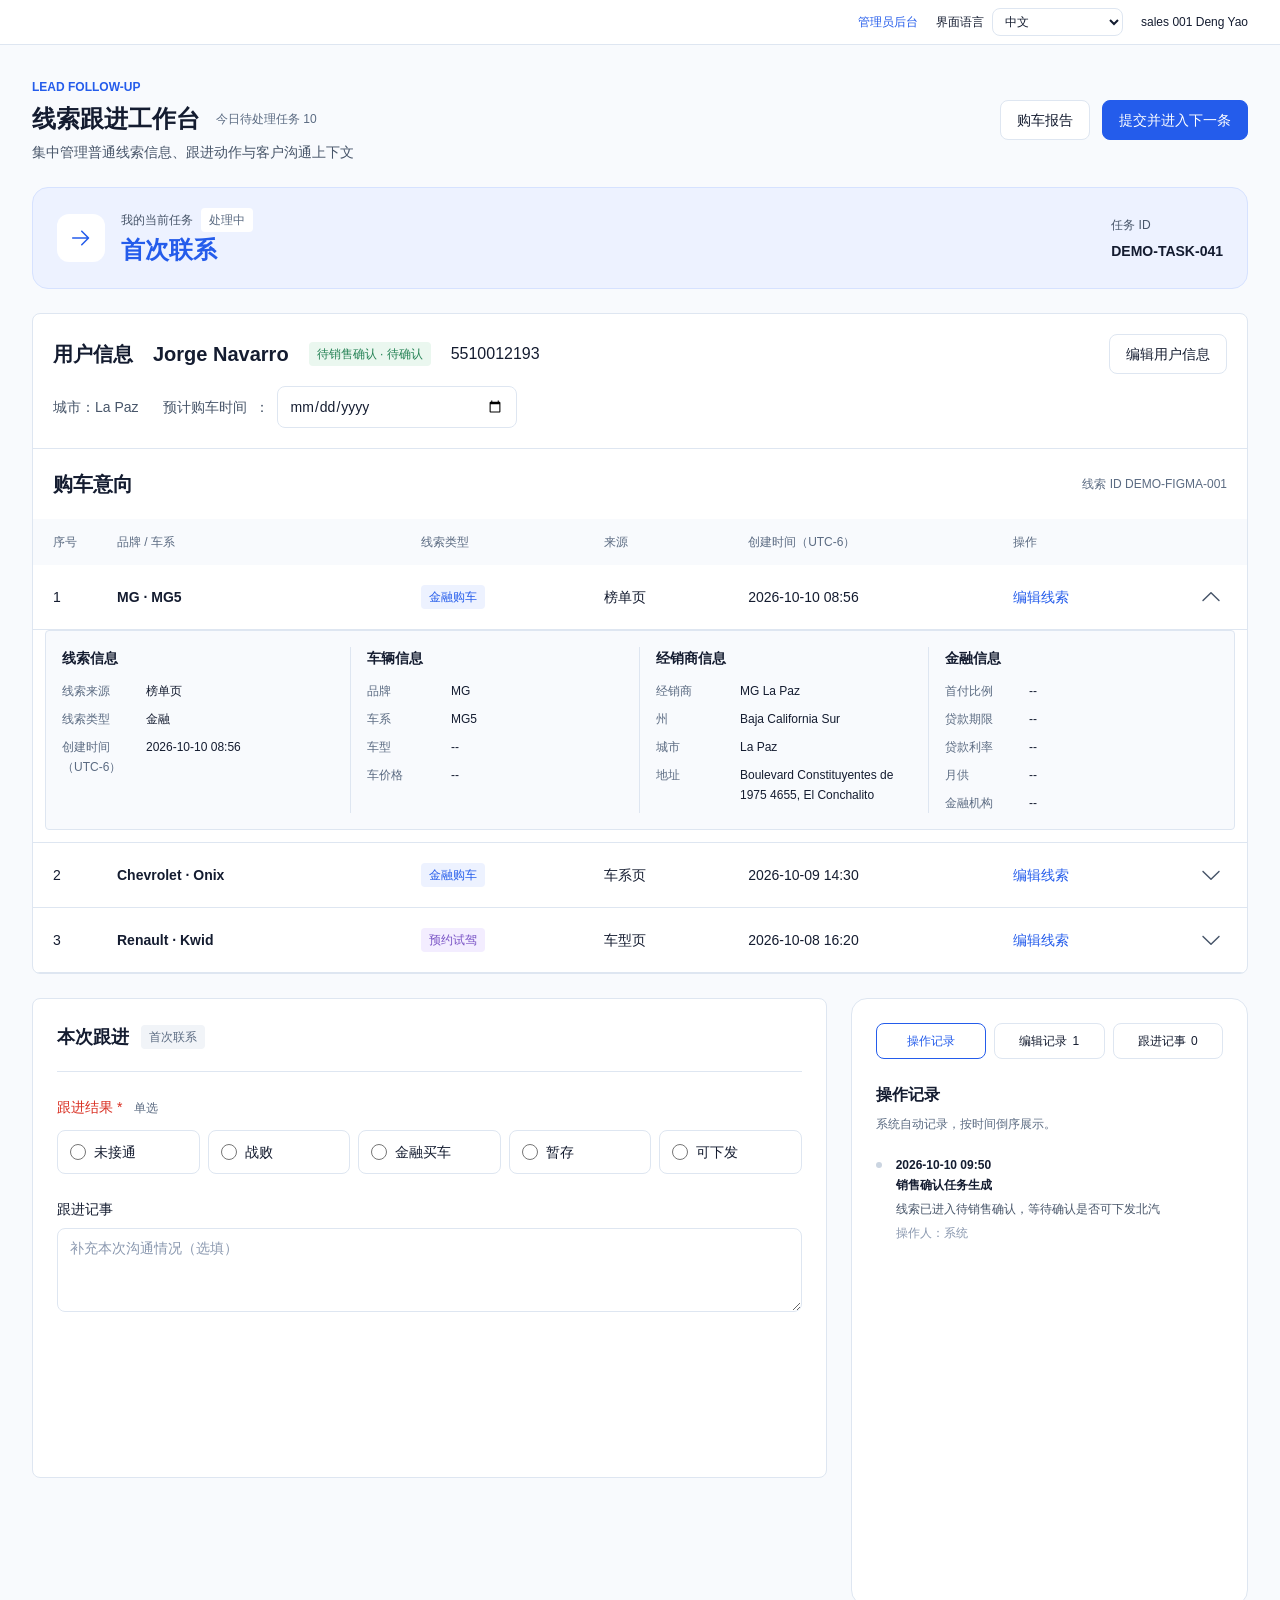
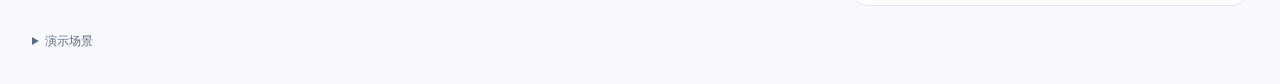
==== commit 945b157e: "补充回访时间并开放未接通选项 金融买车和暂存增加必填回访时间；补齐未接通流转配置，兼容已有配置。" ====
--- a/index.html
+++ b/index.html
@@ -13,5 +13,5 @@
 <dialog id="editor" class="editor" aria-labelledby="editorTitle"><form id="editorForm"><header class="dialog-heading"><h2 id="editorTitle"></h2><button type="button" class="icon-button" id="closeEditor" aria-label="关闭"><img src="assets/figma-workbench/close.svg" width="20" height="20" alt=""></button></header><div id="editorBody"></div><p class="error" id="editorError" role="alert" hidden></p><footer class="dialog-actions"><button type="button" id="cancelEditor" data-ui="取消">取消</button><button class="primary" type="submit" id="saveEditor" data-ui="保存">保存</button></footer></form></dialog>
 <dialog id="discardDialog" class="confirm-dialog" aria-labelledby="discardTitle"><h2 id="discardTitle" data-ui="放弃本次修改？">放弃本次修改？</h2><p data-ui="当前内容尚未保存，关闭后将丢失本次修改。">当前内容尚未保存，关闭后将丢失本次修改。</p><div class="dialog-actions"><button id="keepEditing" data-ui="继续编辑">继续编辑</button><button id="discardChanges" class="primary" data-ui="放弃修改">放弃修改</button></div></dialog>
 <div id="toast" class="toast" role="status" aria-live="polite"></div>
-<script src="flow-config.js?v=20261011-1"></script><script src="data.js?v=20261011-1"></script><script src="config-table.js?v=20261011-1"></script><script src="workbench-config.js?v=20261011-1"></script><script src="workbench-core.js?v=20261011-1"></script><script src="workbench.js?v=20261011-1"></script>
+<script src="flow-config.js?v=20261011-2"></script><script src="data.js?v=20261011-1"></script><script src="config-table.js?v=20261011-1"></script><script src="workbench-config.js?v=20261011-1"></script><script src="workbench-core.js?v=20261011-2"></script><script src="workbench.js?v=20261011-2"></script>
 </body></html>
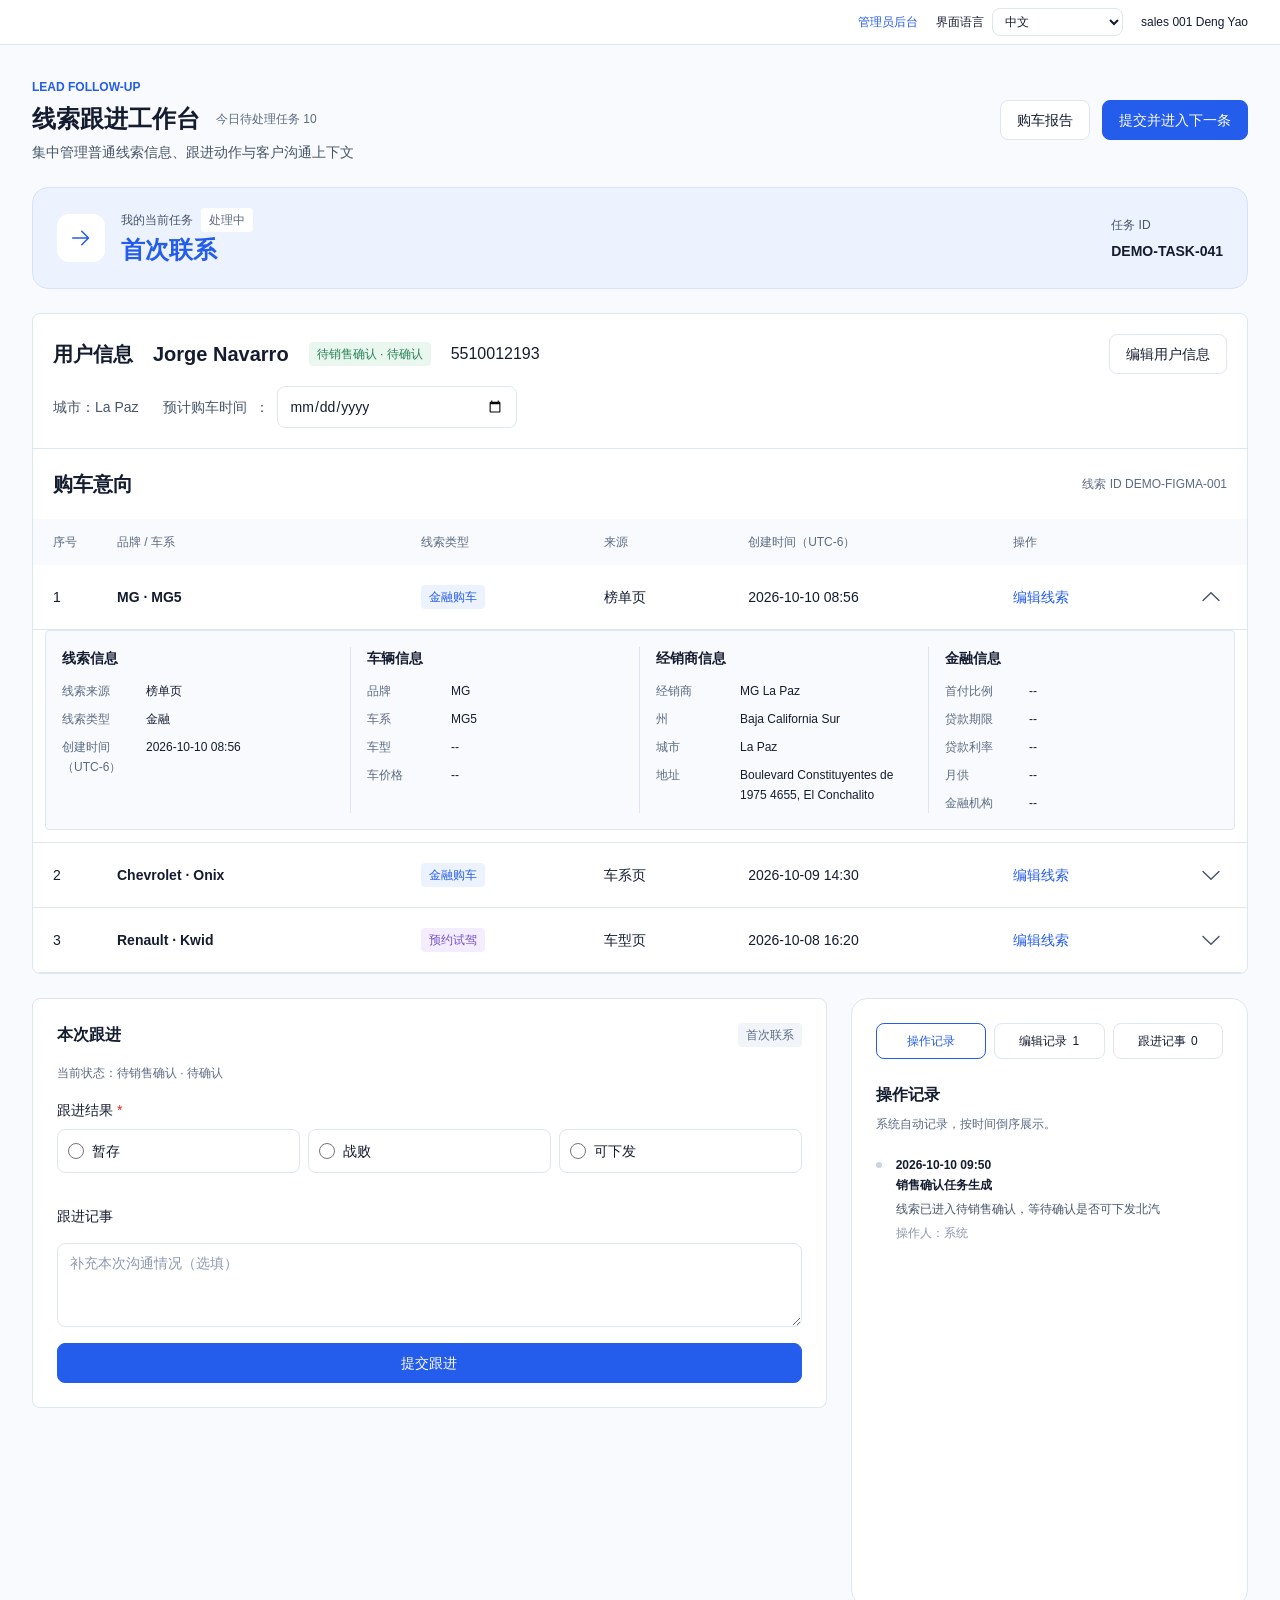
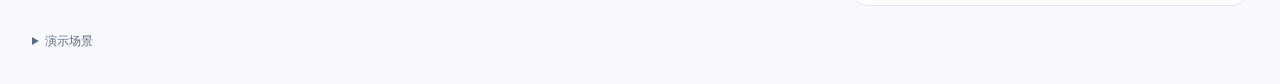
==== commit 14d06266: "更新工作台本次跟进条件表单 跟进结果调整为暂存、战败、可下发。 按选择展开原因、说明、回访时间或下发对象。 第3次未接通自动转战败，不生成回访任务。 保留“我的当前任务”、用户信息和历史数据。 下发仅" ====
--- a/index.html
+++ b/index.html
@@ -1,17 +1,17 @@
 <!doctype html>
-<html lang="zh-CN"><head><meta charset="UTF-8"><meta name="viewport" content="width=device-width, initial-scale=1.0"><meta name="description" content="AutoCava 用户与购车意向跟进工作台"><title>线索跟进工作台</title><link rel="stylesheet" href="workbench.css?v=20261011-1"></head>
+<html lang="zh-CN"><head><meta charset="UTF-8"><meta name="viewport" content="width=device-width, initial-scale=1.0"><meta name="description" content="AutoCava 用户与购车意向跟进工作台"><title>线索跟进工作台</title><link rel="stylesheet" href="workbench.css?v=20261012-1"></head>
 <body>
 <nav class="utility-bar" aria-label="应用导航"><a href="admin.html" data-ui="管理员后台">管理员后台</a><label><span data-ui="界面语言">界面语言</span><select id="languageSelect"><option value="zh-CN">中文</option><option value="es-MX">Español (México)</option></select></label><span id="salesperson"></span></nav>
 <main class="page-shell" id="workbench">
 <header class="page-heading"><div><p class="eyebrow">LEAD FOLLOW-UP</p><div class="title-line"><h1 data-ui="线索跟进工作台">线索跟进工作台</h1><span class="muted caption" id="todayTaskCount"></span></div><p class="subtitle" data-ui="集中管理普通线索信息、跟进动作与客户沟通上下文">集中管理普通线索信息、跟进动作与客户沟通上下文</p></div><div class="actions"><button id="reportButton" data-ui="购车报告">购车报告</button><button class="primary" id="submitTopButton" data-ui="提交并进入下一条">提交并进入下一条</button></div></header>
 <section class="task-banner" aria-labelledby="taskTitle"><span class="task-icon"><img src="assets/figma-workbench/arrow-right.svg" alt="" width="24" height="24"></span><div><div class="task-kicker"><span data-ui="我的当前任务">我的当前任务</span><span class="pill" id="taskStatus"></span></div><h2 id="taskTitle"></h2></div><div class="task-id"><span data-ui="任务 ID">任务 ID</span><strong id="taskId"></strong></div></section>
 <section class="card user-panel" aria-labelledby="userTitle"><div class="user-header"><h2 id="userTitle" data-ui="用户信息">用户信息</h2><strong id="userName"></strong><span class="pill green" id="userState"></span><span id="userPhone"></span><button id="editUserButton" data-ui="编辑用户信息">编辑用户信息</button></div><div class="user-meta"><span><span data-ui="城市">城市</span>：<span id="userCity"></span></span><label><span data-ui="预计购车时间">预计购车时间</span>：<input id="purchaseDate" type="date" aria-label="预计购车时间"></label></div><div class="intent-heading"><h2 data-ui="购车意向">购车意向</h2><span class="caption muted" id="leadId"></span></div><div class="intent-table-scroll"><table class="intent-table"><thead><tr><th data-ui="序号">序号</th><th data-ui="品牌 / 车系">品牌 / 车系</th><th data-ui="线索类型">线索类型</th><th data-ui="来源">来源</th><th data-ui="创建时间（UTC-6）">创建时间（UTC-6）</th><th data-ui="操作">操作</th></tr></thead><tbody id="intentRows"></tbody></table></div></section>
-<div class="workspace-grid"><section class="card follow-panel" aria-labelledby="followTitle"><div class="section-heading"><h2 id="followTitle" data-ui="本次跟进">本次跟进</h2><span class="pill" id="taskGroup"></span></div><fieldset><legend><span class="required" data-ui="跟进结果">跟进结果</span><span class="required"> *</span><span class="muted caption" data-ui="单选">单选</span></legend><div id="resultList" class="result-list"></div></fieldset><div id="conditionalFields"></div><label class="note-label" for="followNote" data-ui="跟进记事">跟进记事</label><textarea id="followNote" rows="3" data-placeholder="补充本次沟通情况（选填）"></textarea><p id="followError" class="error" role="alert" hidden></p></section>
+<div class="workspace-grid"><section class="card follow-panel" aria-labelledby="followTitle"><div class="section-heading"><h2 id="followTitle" data-ui="本次跟进">本次跟进</h2><span class="pill" id="taskGroup"></span></div><p id="followState" class="caption muted"></p><fieldset><legend><span class="required" data-ui="跟进结果">跟进结果</span><span class="required"> *</span><span class="muted caption" data-ui="单选">单选</span></legend><div id="resultList" class="result-list"></div></fieldset><div id="conditionalFields"></div><label class="note-label" for="followNote" data-ui="跟进记事">跟进记事</label><textarea id="followNote" rows="3" data-placeholder="补充本次沟通情况（选填）"></textarea><button type="button" id="submitFollowButton" class="primary" data-ui="提交跟进">提交跟进</button><p id="followError" class="error" role="alert" hidden></p></section>
 <aside class="card activity-panel"><div class="tabs" role="tablist"><button id="operationsTab" role="tab" data-tab="operations" aria-controls="recordPanel" aria-selected="true" data-ui="操作记录">操作记录</button><button id="editsTab" role="tab" data-tab="edits" aria-controls="recordPanel" aria-selected="false"><span data-ui="编辑记录">编辑记录</span><span id="editCount"></span></button><button id="notesTab" role="tab" data-tab="notes" aria-controls="recordPanel" aria-selected="false"><span data-ui="跟进记事">跟进记事</span><span id="noteCount"></span></button></div><section id="recordPanel" role="tabpanel" aria-labelledby="operationsTab"></section></aside></div>
 <details class="demo-tools"><summary data-ui="演示场景">演示场景</summary><label><span data-ui="切换用户">切换用户</span><select id="scenarioSelect"></select></label><p data-ui="演示修改保存在当前浏览器，不代表服务器数据。">演示修改保存在当前浏览器，不代表服务器数据。</p></details>
 </main>
 <dialog id="editor" class="editor" aria-labelledby="editorTitle"><form id="editorForm"><header class="dialog-heading"><h2 id="editorTitle"></h2><button type="button" class="icon-button" id="closeEditor" aria-label="关闭"><img src="assets/figma-workbench/close.svg" width="20" height="20" alt=""></button></header><div id="editorBody"></div><p class="error" id="editorError" role="alert" hidden></p><footer class="dialog-actions"><button type="button" id="cancelEditor" data-ui="取消">取消</button><button class="primary" type="submit" id="saveEditor" data-ui="保存">保存</button></footer></form></dialog>
 <dialog id="discardDialog" class="confirm-dialog" aria-labelledby="discardTitle"><h2 id="discardTitle" data-ui="放弃本次修改？">放弃本次修改？</h2><p data-ui="当前内容尚未保存，关闭后将丢失本次修改。">当前内容尚未保存，关闭后将丢失本次修改。</p><div class="dialog-actions"><button id="keepEditing" data-ui="继续编辑">继续编辑</button><button id="discardChanges" class="primary" data-ui="放弃修改">放弃修改</button></div></dialog>
 <div id="toast" class="toast" role="status" aria-live="polite"></div>
-<script src="flow-config.js?v=20261011-2"></script><script src="data.js?v=20261011-1"></script><script src="config-table.js?v=20261011-1"></script><script src="workbench-config.js?v=20261011-1"></script><script src="workbench-core.js?v=20261011-2"></script><script src="workbench.js?v=20261011-2"></script>
+<script src="flow-config.js?v=20261012-1"></script><script src="data.js?v=20261012-1"></script><script src="config-table.js?v=20261012-1"></script><script src="workbench-config.js?v=20261012-1"></script><script src="workbench-core.js?v=20261012-1"></script><script src="workbench-flow.js?v=20261012-1"></script><script src="workbench.js?v=20261012-1"></script>
 </body></html>
--- a/workbench.css
+++ b/workbench.css
@@ -1,4 +1,5 @@
 /* CAVA design tokens, Figma 318:2; workbench layout 333:2. */
+/* Follow-up form v2026.10.12.1 overrides are at the end. */
 :root{--primary:#245ceb;--canvas:#f8fafd;--ink:#141c30;--secondary:#475569;--muted:#5b6b82;--border:#dee6f1;--focus:#3366ff;--soft:#edf2ff;--error:#d92d20;font:14px/22px "Noto Sans SC","PingFang SC","Microsoft YaHei",sans-serif;color:var(--ink)}
 *{box-sizing:border-box}body{margin:0;background:var(--canvas)}button,input,select,textarea{font:inherit}button,a,input,select,textarea{outline-offset:3px}:focus-visible{outline:2px solid var(--focus)}button{background:white;border:1px solid var(--border);border-radius:8px;padding:8px 16px;min-height:40px;color:var(--ink);cursor:pointer;white-space:nowrap}button:hover{background:var(--canvas);border-color:#a9bce7}button.primary{color:white;background:var(--primary);border-color:var(--primary)}button.primary:hover{background:#194dcc}button:disabled{opacity:.45;cursor:not-allowed}button.text-button{padding:0;min-height:32px;border:0;color:var(--primary);background:transparent}.icon-button{display:inline-flex;align-items:center;justify-content:center;width:32px;min-height:32px;padding:4px;border:0;background:transparent}.icon-button img{flex:none}a{color:var(--primary);text-decoration:none}h1,h2,h3,p{margin:0}h1{font-size:24px;line-height:36px}h2{font-size:20px;line-height:30px}h3{font-size:16px;line-height:24px}input,select,textarea{min-width:0;width:100%;min-height:40px;padding:8px 12px;border:1px solid var(--border);border-radius:8px;color:var(--ink);background:white}input[readonly]{background:var(--canvas);color:var(--muted)}textarea{resize:vertical}input::placeholder,textarea::placeholder{color:#8a98af}input[type=radio]{width:16px;min-height:16px;height:16px;margin:0;accent-color:var(--primary)}[hidden]{display:none!important}.muted{color:var(--muted)}.caption{font-size:12px;line-height:20px}.required,.error{color:var(--error)}.error{margin-top:12px}
 .utility-bar{display:flex;gap:18px;align-items:center;justify-content:flex-end;padding:8px 32px;border-bottom:1px solid var(--border);background:white;font-size:12px;line-height:20px}.utility-bar label{display:flex;align-items:center;gap:8px}.utility-bar select{width:auto;padding:3px 8px;min-height:28px;font-size:12px}.page-shell{max-width:1600px;margin:auto;padding:32px;display:flex;flex-direction:column;gap:24px}.page-heading{display:flex;align-items:center;justify-content:space-between;gap:24px}.eyebrow{font-size:12px;line-height:20px;color:var(--primary);font-weight:600;margin-bottom:4px}.title-line{display:flex;align-items:center;gap:16px;flex-wrap:wrap}.subtitle{margin-top:4px;color:var(--secondary)}.actions{display:flex;gap:12px}.task-banner{border:1px solid #d6e2ff;background:var(--soft);border-radius:16px;padding:20px 24px;display:flex;gap:16px;align-items:center;min-height:96px}.task-icon{height:48px;width:48px;display:grid;place-items:center;background:white;border-radius:12px;flex:none}.task-kicker{display:flex;gap:8px;align-items:center;font-size:12px;line-height:20px;color:var(--secondary)}.task-banner h2{color:var(--primary);font-size:24px;line-height:36px}.task-id{margin-left:auto;display:flex;flex-direction:column;gap:4px;font-size:12px;color:var(--secondary)}.task-id strong{font-size:14px;color:var(--ink)}.pill{display:inline-flex;align-items:center;gap:4px;font-size:12px;line-height:20px;padding:2px 8px;border-radius:4px;background:#f1f4f8;color:var(--muted);white-space:nowrap}.task-kicker .pill{background:white}.pill.green{background:#eaf7ef;color:#258255}.pill.blue{background:#edf2ff;color:#245ceb}.pill.purple{background:#f3edff;color:#7852c5}.pill.orange{background:#fff5e8;color:#b86e15}.card{background:white;border:1px solid var(--border);border-radius:8px;min-width:0;overflow:hidden}
@@ -9,3 +10,20 @@
 @media(min-width:1440px){.workspace-grid{grid-template-columns:minmax(0,900fr) minmax(0,452fr)}}
 @media(max-width:1100px){.workspace-grid{grid-template-columns:minmax(0,1.5fr) minmax(300px,1fr)}.user-header{gap:12px}.intent-table th,.intent-table td{padding-left:12px;padding-right:12px}.intent-detail{grid-template-columns:repeat(2,minmax(0,1fr));gap:20px}.detail-group:nth-child(2){border-right:0}.detail-group:nth-child(3){padding-left:0}.result-option{flex:1 1 30%}.page-heading{align-items:flex-start}.actions{flex-direction:column}.page-shell{padding:24px}}
 @media(max-width:760px){.utility-bar{padding:8px 16px;gap:12px;flex-wrap:wrap}.utility-bar>#salesperson{display:none}.page-shell{padding:16px;gap:16px}.page-heading{flex-direction:column;gap:16px}.actions{flex-direction:row;width:100%}.actions>button:last-child{flex:1}.title-line{gap:4px 12px}h1{font-size:22px}.subtitle{font-size:12px}.task-banner{padding:16px;gap:12px;flex-wrap:wrap}.task-id{margin-left:60px;flex-direction:row;flex-wrap:wrap}.task-banner h2{font-size:20px}.user-header{padding:16px;gap:10px}.user-header h2{width:100%;font-size:18px}.user-header>strong{font-size:18px}.user-header>button{margin-left:0}.user-meta{padding:0 16px 16px;flex-direction:column;align-items:stretch;gap:12px}.user-meta label{flex-wrap:wrap}.user-meta input{flex:1}.intent-heading{padding:16px}.intent-heading h2{font-size:18px}.intent-table{min-width:740px}.intent-detail{grid-template-columns:repeat(4,minmax(0,1fr));gap:0}.detail-group{padding:0 12px}.detail-group:nth-child(2){border-right:1px solid var(--border)}.detail-group:nth-child(3){padding-left:12px}.detail-group dl>div{display:block}.workspace-grid{grid-template-columns:1fr;gap:16px}.follow-panel,.activity-panel{padding:16px}.activity-panel{min-height:360px}.form-grid,.form-grid.three{grid-template-columns:1fr}.result-option{flex:1 1 28%;justify-content:center;padding:10px 8px}.editor{padding:20px}.dialog-heading h2{font-size:18px}.task-kicker{flex-wrap:wrap}.toast{width:max-content}.user-header>#userPhone{font-size:14px}.user-header .pill{white-space:normal}}
+.follow-panel{display:flex;flex-direction:column;gap:16px;min-height:0}
+.follow-panel .section-heading{border:0;padding:0;margin:0;justify-content:space-between}
+.follow-panel .section-heading h2{font-size:16px;line-height:24px}
+.follow-panel legend{margin-bottom:8px;color:var(--ink)}
+.follow-panel legend>span:first-child{color:var(--ink)}
+.follow-panel legend .caption{display:none}
+.follow-panel .result-list{display:grid;grid-template-columns:repeat(3,minmax(0,1fr))}
+.follow-panel .result-option{white-space:normal;font-weight:500;padding:10px;min-height:44px}
+.follow-panel .result-option:has(:checked){color:var(--ink);background:var(--soft);border-color:var(--focus)}
+.follow-panel .conditional-panel{display:flex;flex-direction:column;gap:16px;margin:0;padding:0;background:none}
+.follow-panel .field input,.follow-panel .field select{min-height:44px}
+.follow-panel .field select{appearance:none;padding-right:44px;background:white url('assets/figma-workbench/chevron-down.svg') no-repeat right 16px center;background-size:24px 24px}
+.follow-panel .note-label{margin:0}
+.follow-hint{padding:12px;border-radius:8px;background:#f6f8fb;color:var(--secondary);font-size:12px;line-height:20px}
+.follow-hint.danger{background:#fef2f2;color:#c92222}
+.cooperation-status{color:var(--primary);font-weight:500}
+#submitFollowButton{width:100%;min-height:40px}
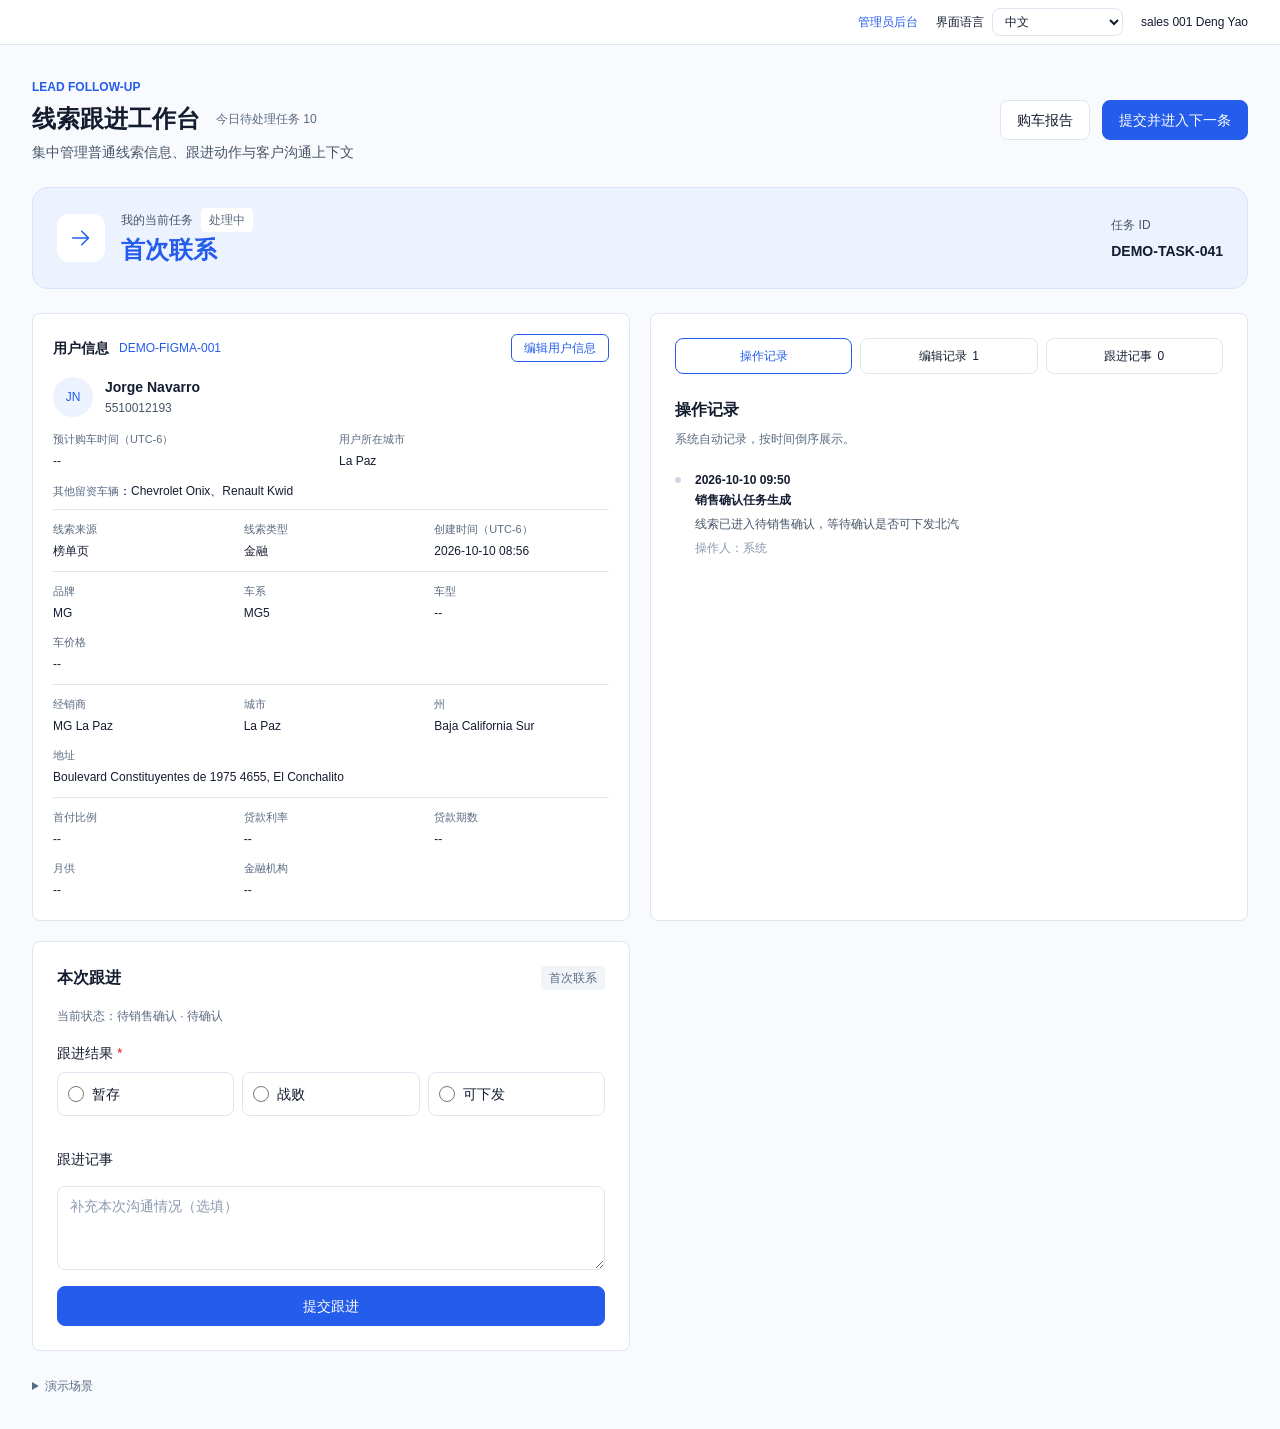
==== commit ce5783ca: "优化工作台用户信息分组布局 独立展示头像、姓名、电话；下方按线索、车辆、经销商、金融分组，空值显示 --，保留编辑入口和当前任务模块。" ====
--- a/index.html
+++ b/index.html
@@ -1,17 +1,24 @@
 <!doctype html>
-<html lang="zh-CN"><head><meta charset="UTF-8"><meta name="viewport" content="width=device-width, initial-scale=1.0"><meta name="description" content="AutoCava 用户与购车意向跟进工作台"><title>线索跟进工作台</title><link rel="stylesheet" href="workbench.css?v=20261012-1"></head>
+<html lang="zh-CN"><head><meta charset="UTF-8"><meta name="viewport" content="width=device-width, initial-scale=1.0"><meta name="description" content="AutoCava 用户与购车意向跟进工作台"><title>线索跟进工作台</title><link rel="stylesheet" href="workbench.css?v=20261012-2"></head>
 <body>
 <nav class="utility-bar" aria-label="应用导航"><a href="admin.html" data-ui="管理员后台">管理员后台</a><label><span data-ui="界面语言">界面语言</span><select id="languageSelect"><option value="zh-CN">中文</option><option value="es-MX">Español (México)</option></select></label><span id="salesperson"></span></nav>
 <main class="page-shell" id="workbench">
 <header class="page-heading"><div><p class="eyebrow">LEAD FOLLOW-UP</p><div class="title-line"><h1 data-ui="线索跟进工作台">线索跟进工作台</h1><span class="muted caption" id="todayTaskCount"></span></div><p class="subtitle" data-ui="集中管理普通线索信息、跟进动作与客户沟通上下文">集中管理普通线索信息、跟进动作与客户沟通上下文</p></div><div class="actions"><button id="reportButton" data-ui="购车报告">购车报告</button><button class="primary" id="submitTopButton" data-ui="提交并进入下一条">提交并进入下一条</button></div></header>
 <section class="task-banner" aria-labelledby="taskTitle"><span class="task-icon"><img src="assets/figma-workbench/arrow-right.svg" alt="" width="24" height="24"></span><div><div class="task-kicker"><span data-ui="我的当前任务">我的当前任务</span><span class="pill" id="taskStatus"></span></div><h2 id="taskTitle"></h2></div><div class="task-id"><span data-ui="任务 ID">任务 ID</span><strong id="taskId"></strong></div></section>
-<section class="card user-panel" aria-labelledby="userTitle"><div class="user-header"><h2 id="userTitle" data-ui="用户信息">用户信息</h2><strong id="userName"></strong><span class="pill green" id="userState"></span><span id="userPhone"></span><button id="editUserButton" data-ui="编辑用户信息">编辑用户信息</button></div><div class="user-meta"><span><span data-ui="城市">城市</span>：<span id="userCity"></span></span><label><span data-ui="预计购车时间">预计购车时间</span>：<input id="purchaseDate" type="date" aria-label="预计购车时间"></label></div><div class="intent-heading"><h2 data-ui="购车意向">购车意向</h2><span class="caption muted" id="leadId"></span></div><div class="intent-table-scroll"><table class="intent-table"><thead><tr><th data-ui="序号">序号</th><th data-ui="品牌 / 车系">品牌 / 车系</th><th data-ui="线索类型">线索类型</th><th data-ui="来源">来源</th><th data-ui="创建时间（UTC-6）">创建时间（UTC-6）</th><th data-ui="操作">操作</th></tr></thead><tbody id="intentRows"></tbody></table></div></section>
-<div class="workspace-grid"><section class="card follow-panel" aria-labelledby="followTitle"><div class="section-heading"><h2 id="followTitle" data-ui="本次跟进">本次跟进</h2><span class="pill" id="taskGroup"></span></div><p id="followState" class="caption muted"></p><fieldset><legend><span class="required" data-ui="跟进结果">跟进结果</span><span class="required"> *</span><span class="muted caption" data-ui="单选">单选</span></legend><div id="resultList" class="result-list"></div></fieldset><div id="conditionalFields"></div><label class="note-label" for="followNote" data-ui="跟进记事">跟进记事</label><textarea id="followNote" rows="3" data-placeholder="补充本次沟通情况（选填）"></textarea><button type="button" id="submitFollowButton" class="primary" data-ui="提交跟进">提交跟进</button><p id="followError" class="error" role="alert" hidden></p></section>
-<aside class="card activity-panel"><div class="tabs" role="tablist"><button id="operationsTab" role="tab" data-tab="operations" aria-controls="recordPanel" aria-selected="true" data-ui="操作记录">操作记录</button><button id="editsTab" role="tab" data-tab="edits" aria-controls="recordPanel" aria-selected="false"><span data-ui="编辑记录">编辑记录</span><span id="editCount"></span></button><button id="notesTab" role="tab" data-tab="notes" aria-controls="recordPanel" aria-selected="false"><span data-ui="跟进记事">跟进记事</span><span id="noteCount"></span></button></div><section id="recordPanel" role="tabpanel" aria-labelledby="operationsTab"></section></aside></div>
+<div class="workspace-grid"><div class="workbench-left">
+<section class="card user-panel" aria-labelledby="userTitle">
+<header class="user-card-heading"><h2 id="userTitle" data-ui="用户信息">用户信息</h2><span id="leadId"></span><button id="editUserButton" data-ui="编辑用户信息">编辑用户信息</button></header>
+<div class="user-identity"><span id="userAvatar" aria-hidden="true"></span><div><strong id="userName"></strong><p id="userPhone"></p></div></div>
+<dl class="user-summary"><div><dt data-ui="预计购车时间（UTC-6）">预计购车时间（UTC-6）</dt><dd id="purchaseDate"></dd></div><div><dt data-ui="用户所在城市">用户所在城市</dt><dd id="userCity"></dd></div></dl>
+<p class="other-intentions"><span data-ui="其他留资车辆">其他留资车辆</span>：<span id="otherVehicles"></span></p>
+<div id="intentRows"></div>
+</section>
+<section class="card follow-panel" aria-labelledby="followTitle"><div class="section-heading"><h2 id="followTitle" data-ui="本次跟进">本次跟进</h2><span class="pill" id="taskGroup"></span></div><p id="followState" class="caption muted"></p><fieldset><legend><span class="required" data-ui="跟进结果">跟进结果</span><span class="required"> *</span><span class="muted caption" data-ui="单选">单选</span></legend><div id="resultList" class="result-list"></div></fieldset><div id="conditionalFields"></div><label class="note-label" for="followNote" data-ui="跟进记事">跟进记事</label><textarea id="followNote" rows="3" data-placeholder="补充本次沟通情况（选填）"></textarea><button type="button" id="submitFollowButton" class="primary" data-ui="提交跟进">提交跟进</button><p id="followError" class="error" role="alert" hidden></p></section>
+</div><aside class="card activity-panel"><div class="tabs" role="tablist"><button id="operationsTab" role="tab" data-tab="operations" aria-controls="recordPanel" aria-selected="true" data-ui="操作记录">操作记录</button><button id="editsTab" role="tab" data-tab="edits" aria-controls="recordPanel" aria-selected="false"><span data-ui="编辑记录">编辑记录</span><span id="editCount"></span></button><button id="notesTab" role="tab" data-tab="notes" aria-controls="recordPanel" aria-selected="false"><span data-ui="跟进记事">跟进记事</span><span id="noteCount"></span></button></div><section id="recordPanel" role="tabpanel" aria-labelledby="operationsTab"></section></aside></div>
 <details class="demo-tools"><summary data-ui="演示场景">演示场景</summary><label><span data-ui="切换用户">切换用户</span><select id="scenarioSelect"></select></label><p data-ui="演示修改保存在当前浏览器，不代表服务器数据。">演示修改保存在当前浏览器，不代表服务器数据。</p></details>
 </main>
 <dialog id="editor" class="editor" aria-labelledby="editorTitle"><form id="editorForm"><header class="dialog-heading"><h2 id="editorTitle"></h2><button type="button" class="icon-button" id="closeEditor" aria-label="关闭"><img src="assets/figma-workbench/close.svg" width="20" height="20" alt=""></button></header><div id="editorBody"></div><p class="error" id="editorError" role="alert" hidden></p><footer class="dialog-actions"><button type="button" id="cancelEditor" data-ui="取消">取消</button><button class="primary" type="submit" id="saveEditor" data-ui="保存">保存</button></footer></form></dialog>
 <dialog id="discardDialog" class="confirm-dialog" aria-labelledby="discardTitle"><h2 id="discardTitle" data-ui="放弃本次修改？">放弃本次修改？</h2><p data-ui="当前内容尚未保存，关闭后将丢失本次修改。">当前内容尚未保存，关闭后将丢失本次修改。</p><div class="dialog-actions"><button id="keepEditing" data-ui="继续编辑">继续编辑</button><button id="discardChanges" class="primary" data-ui="放弃修改">放弃修改</button></div></dialog>
 <div id="toast" class="toast" role="status" aria-live="polite"></div>
-<script src="flow-config.js?v=20261012-1"></script><script src="data.js?v=20261012-1"></script><script src="config-table.js?v=20261012-1"></script><script src="workbench-config.js?v=20261012-1"></script><script src="workbench-core.js?v=20261012-1"></script><script src="workbench-flow.js?v=20261012-1"></script><script src="workbench.js?v=20261012-1"></script>
+<script src="flow-config.js?v=20261012-2"></script><script src="data.js?v=20261012-2"></script><script src="config-table.js?v=20261012-2"></script><script src="workbench-config.js?v=20261012-2"></script><script src="workbench-core.js?v=20261012-2"></script><script src="workbench-flow.js?v=20261012-2"></script><script src="workbench.js?v=20261012-2"></script>
 </body></html>
--- a/workbench.css
+++ b/workbench.css
@@ -27,3 +27,26 @@
 .follow-hint.danger{background:#fef2f2;color:#c92222}
 .cooperation-status{color:var(--primary);font-weight:500}
 #submitFollowButton{width:100%;min-height:40px}
+/* Compact user information card, v2026.10.12.2. */
+.workspace-grid{grid-template-columns:repeat(2,minmax(0,1fr));gap:20px}
+.workbench-left{display:flex;flex-direction:column;gap:20px;min-width:0}
+.user-panel{padding:20px}
+.user-card-heading{display:flex;align-items:center;gap:10px;margin-bottom:14px;flex-wrap:wrap}
+.user-card-heading h2{font-size:14px;line-height:22px}
+.user-card-heading #leadId{font-size:12px;color:var(--primary);overflow-wrap:anywhere}
+.user-card-heading button{margin-left:auto;min-height:28px;padding:3px 12px;font-size:12px;line-height:20px;border-color:var(--primary);color:var(--primary);border-radius:6px}
+.user-identity{display:flex;align-items:center;gap:12px;margin-bottom:12px}
+#userAvatar{display:grid;place-items:center;width:40px;height:40px;flex:none;background:var(--soft);color:var(--primary);border-radius:50%;font-size:12px}
+.user-identity strong{font-size:14px;line-height:22px;overflow-wrap:anywhere}
+.user-identity p{font-size:12px;line-height:20px;color:var(--secondary)}
+.user-summary,.user-field-group{display:grid;grid-template-columns:repeat(3,minmax(0,1fr));gap:10px 16px;margin:0}
+.user-summary{grid-template-columns:repeat(2,minmax(0,1fr))}
+.user-panel dt{font-size:11px;line-height:18px;color:var(--muted);margin-bottom:3px}
+.user-panel dd{margin:0;font-size:12px;line-height:20px;overflow-wrap:anywhere}
+.other-intentions{font-size:12px;line-height:20px;margin:10px 0 8px;overflow-wrap:anywhere}
+.other-intentions>span:first-child{font-size:11px;color:var(--muted)}
+.user-field-group{padding:10px 0;border-top:1px solid var(--border)}
+.user-field-group:last-child{padding-bottom:0}
+.user-field-group .wide{grid-column:1/-1}
+.activity-panel{border-radius:8px}
+@media(max-width:760px){.workspace-grid{grid-template-columns:1fr}.user-panel{padding:16px}.user-field-group{gap:10px 12px}}
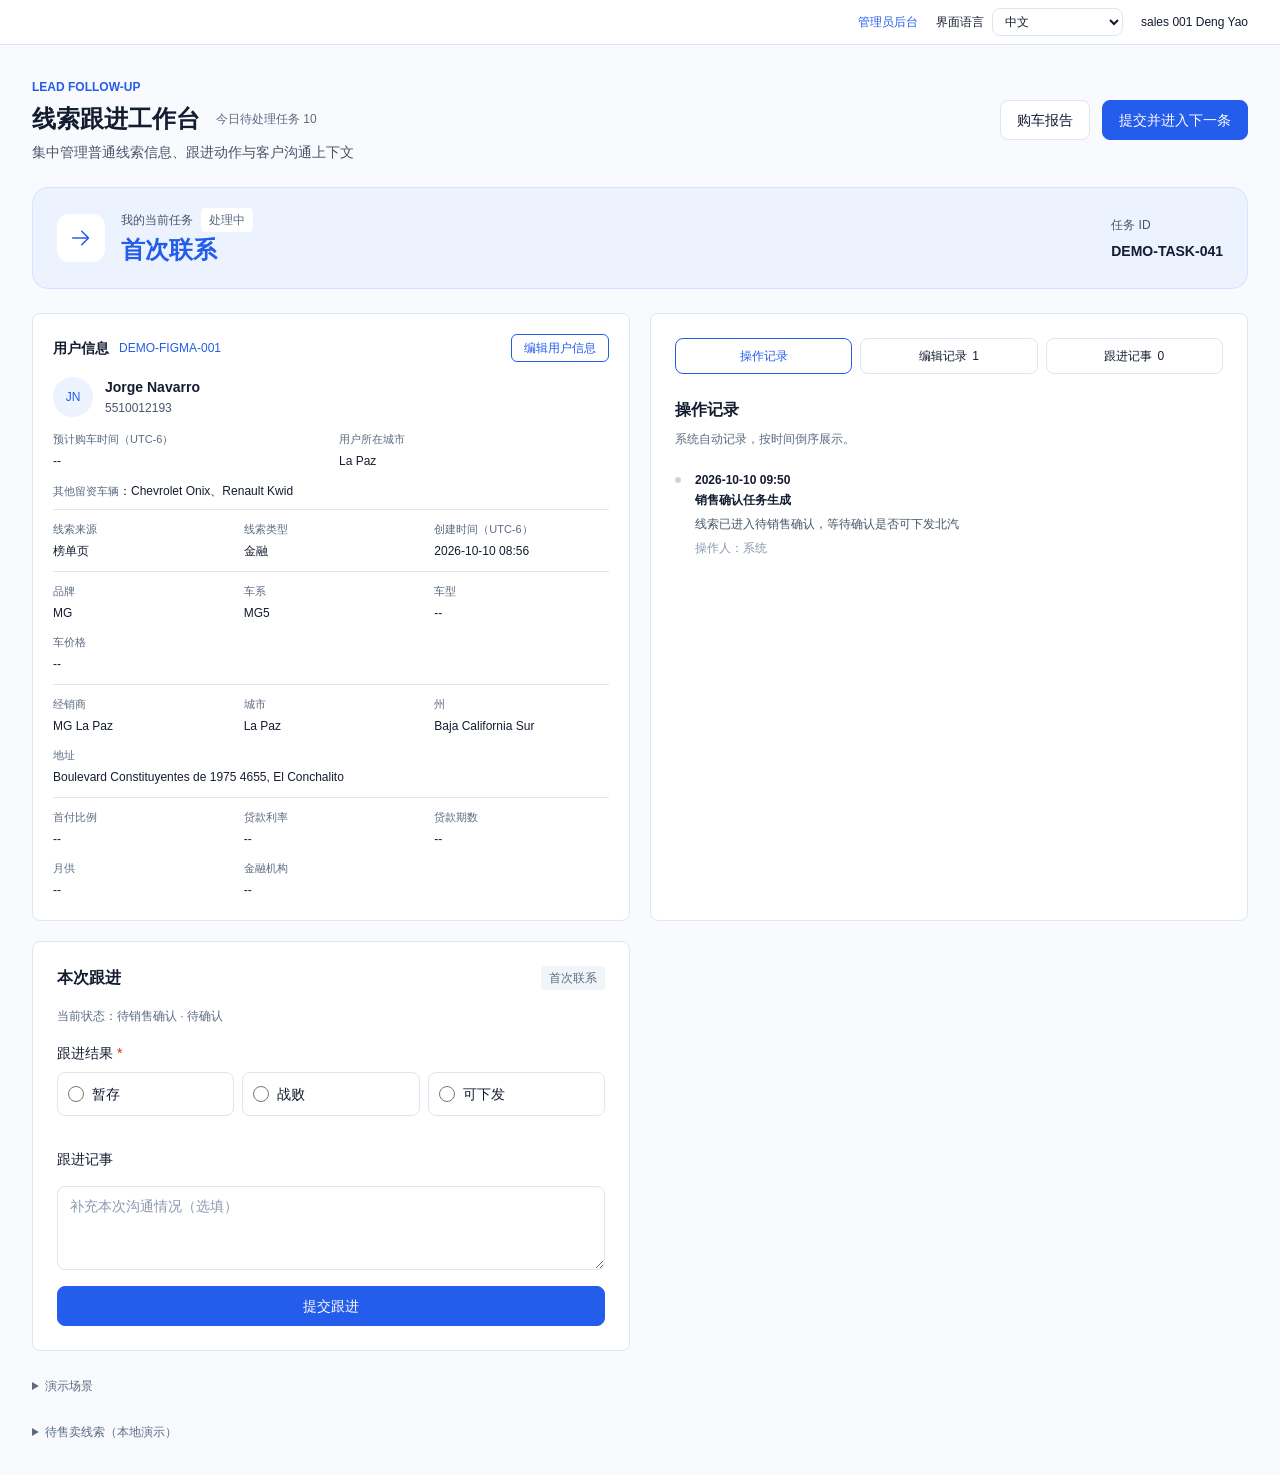
==== commit 51146db8: "新增下发对象两级联动选择。 切换合作类型会清空旧邮箱。24项测试通过，并已验证未合作提交后生成本地待售卖记录。" ====
--- a/index.html
+++ b/index.html
@@ -1,5 +1,5 @@
 <!doctype html>
-<html lang="zh-CN"><head><meta charset="UTF-8"><meta name="viewport" content="width=device-width, initial-scale=1.0"><meta name="description" content="AutoCava 用户与购车意向跟进工作台"><title>线索跟进工作台</title><link rel="stylesheet" href="workbench.css?v=20261012-2"></head>
+<html lang="zh-CN"><head><meta charset="UTF-8"><meta name="viewport" content="width=device-width, initial-scale=1.0"><meta name="description" content="AutoCava 用户与购车意向跟进工作台"><title>线索跟进工作台</title><link rel="stylesheet" href="workbench.css?v=20261012-4"></head>
 <body>
 <nav class="utility-bar" aria-label="应用导航"><a href="admin.html" data-ui="管理员后台">管理员后台</a><label><span data-ui="界面语言">界面语言</span><select id="languageSelect"><option value="zh-CN">中文</option><option value="es-MX">Español (México)</option></select></label><span id="salesperson"></span></nav>
 <main class="page-shell" id="workbench">
@@ -16,9 +16,10 @@
 <section class="card follow-panel" aria-labelledby="followTitle"><div class="section-heading"><h2 id="followTitle" data-ui="本次跟进">本次跟进</h2><span class="pill" id="taskGroup"></span></div><p id="followState" class="caption muted"></p><fieldset><legend><span class="required" data-ui="跟进结果">跟进结果</span><span class="required"> *</span><span class="muted caption" data-ui="单选">单选</span></legend><div id="resultList" class="result-list"></div></fieldset><div id="conditionalFields"></div><label class="note-label" for="followNote" data-ui="跟进记事">跟进记事</label><textarea id="followNote" rows="3" data-placeholder="补充本次沟通情况（选填）"></textarea><button type="button" id="submitFollowButton" class="primary" data-ui="提交跟进">提交跟进</button><p id="followError" class="error" role="alert" hidden></p></section>
 </div><aside class="card activity-panel"><div class="tabs" role="tablist"><button id="operationsTab" role="tab" data-tab="operations" aria-controls="recordPanel" aria-selected="true" data-ui="操作记录">操作记录</button><button id="editsTab" role="tab" data-tab="edits" aria-controls="recordPanel" aria-selected="false"><span data-ui="编辑记录">编辑记录</span><span id="editCount"></span></button><button id="notesTab" role="tab" data-tab="notes" aria-controls="recordPanel" aria-selected="false"><span data-ui="跟进记事">跟进记事</span><span id="noteCount"></span></button></div><section id="recordPanel" role="tabpanel" aria-labelledby="operationsTab"></section></aside></div>
 <details class="demo-tools"><summary data-ui="演示场景">演示场景</summary><label><span data-ui="切换用户">切换用户</span><select id="scenarioSelect"></select></label><p data-ui="演示修改保存在当前浏览器，不代表服务器数据。">演示修改保存在当前浏览器，不代表服务器数据。</p></details>
+<details class="demo-tools"><summary data-ui="待售卖线索（本地演示）">待售卖线索（本地演示）</summary><div id="saleLeadTable"></div></details>
 </main>
 <dialog id="editor" class="editor" aria-labelledby="editorTitle"><form id="editorForm"><header class="dialog-heading"><h2 id="editorTitle"></h2><button type="button" class="icon-button" id="closeEditor" aria-label="关闭"><img src="assets/figma-workbench/close.svg" width="20" height="20" alt=""></button></header><div id="editorBody"></div><p class="error" id="editorError" role="alert" hidden></p><footer class="dialog-actions"><button type="button" id="cancelEditor" data-ui="取消">取消</button><button class="primary" type="submit" id="saveEditor" data-ui="保存">保存</button></footer></form></dialog>
 <dialog id="discardDialog" class="confirm-dialog" aria-labelledby="discardTitle"><h2 id="discardTitle" data-ui="放弃本次修改？">放弃本次修改？</h2><p data-ui="当前内容尚未保存，关闭后将丢失本次修改。">当前内容尚未保存，关闭后将丢失本次修改。</p><div class="dialog-actions"><button id="keepEditing" data-ui="继续编辑">继续编辑</button><button id="discardChanges" class="primary" data-ui="放弃修改">放弃修改</button></div></dialog>
 <div id="toast" class="toast" role="status" aria-live="polite"></div>
-<script src="flow-config.js?v=20261012-2"></script><script src="data.js?v=20261012-2"></script><script src="config-table.js?v=20261012-2"></script><script src="workbench-config.js?v=20261012-2"></script><script src="workbench-core.js?v=20261012-2"></script><script src="workbench-flow.js?v=20261012-2"></script><script src="workbench.js?v=20261012-2"></script>
+<script src="flow-config.js?v=20261012-4"></script><script src="data.js?v=20261012-4"></script><script src="config-table.js?v=20261012-4"></script><script src="workbench-config.js?v=20261012-4"></script><script src="workbench-core.js?v=20261012-4"></script><script src="workbench-flow.js?v=20261012-4"></script><script src="workbench.js?v=20261012-4"></script>
 </body></html>
--- a/workbench.css
+++ b/workbench.css
@@ -27,6 +27,12 @@
 .follow-hint.danger{background:#fef2f2;color:#c92222}
 .cooperation-status{color:var(--primary);font-weight:500}
 #submitFollowButton{width:100%;min-height:40px}
+.dispatch-selector{padding:16px;border:1px solid var(--border);border-radius:8px}
+.dispatch-cascade{display:grid;grid-template-columns:minmax(120px,1fr) minmax(0,2fr);gap:12px}
+.sale-table-scroll{overflow-x:auto;margin-top:12px}
+.sale-table-scroll table{width:100%;border-collapse:collapse;white-space:nowrap;background:white}
+.sale-table-scroll th,.sale-table-scroll td{text-align:left;padding:12px;border-bottom:1px solid var(--border)}
+@media(max-width:600px){.dispatch-cascade{grid-template-columns:1fr}}
 /* Compact user information card, v2026.10.12.2. */
 .workspace-grid{grid-template-columns:repeat(2,minmax(0,1fr));gap:20px}
 .workbench-left{display:flex;flex-direction:column;gap:20px;min-width:0}
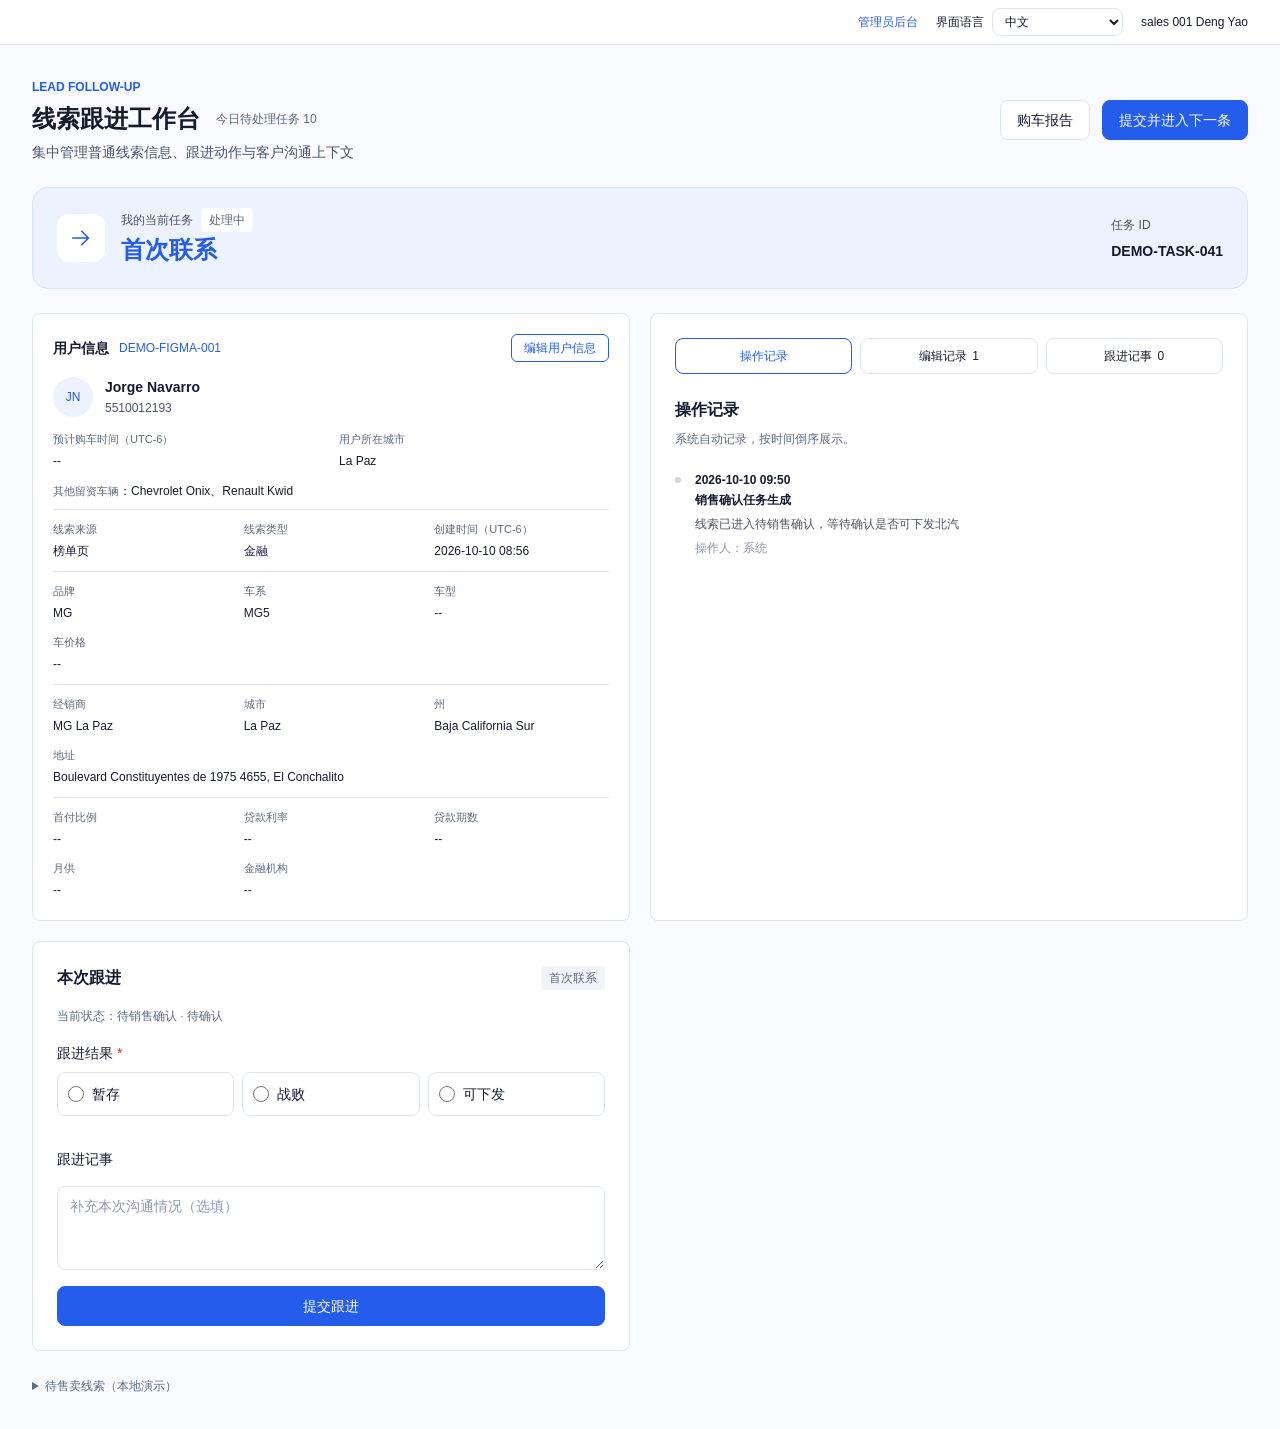
==== commit 8692cd01: "删除工作台演示场景入口 移除演示用户切换控件，保留已有数据及正常跟进流程。" ====
--- a/index.html
+++ b/index.html
@@ -1,5 +1,5 @@
 <!doctype html>
-<html lang="zh-CN"><head><meta charset="UTF-8"><meta name="viewport" content="width=device-width, initial-scale=1.0"><meta name="description" content="AutoCava 用户与购车意向跟进工作台"><title>线索跟进工作台</title><link rel="stylesheet" href="workbench.css?v=20261012-4"></head>
+<html lang="zh-CN"><head><meta charset="UTF-8"><meta name="viewport" content="width=device-width, initial-scale=1.0"><meta name="description" content="AutoCava 用户与购车意向跟进工作台"><title>线索跟进工作台</title><link rel="stylesheet" href="workbench.css?v=20261012-5"></head>
 <body>
 <nav class="utility-bar" aria-label="应用导航"><a href="admin.html" data-ui="管理员后台">管理员后台</a><label><span data-ui="界面语言">界面语言</span><select id="languageSelect"><option value="zh-CN">中文</option><option value="es-MX">Español (México)</option></select></label><span id="salesperson"></span></nav>
 <main class="page-shell" id="workbench">
@@ -15,11 +15,10 @@
 </section>
 <section class="card follow-panel" aria-labelledby="followTitle"><div class="section-heading"><h2 id="followTitle" data-ui="本次跟进">本次跟进</h2><span class="pill" id="taskGroup"></span></div><p id="followState" class="caption muted"></p><fieldset><legend><span class="required" data-ui="跟进结果">跟进结果</span><span class="required"> *</span><span class="muted caption" data-ui="单选">单选</span></legend><div id="resultList" class="result-list"></div></fieldset><div id="conditionalFields"></div><label class="note-label" for="followNote" data-ui="跟进记事">跟进记事</label><textarea id="followNote" rows="3" data-placeholder="补充本次沟通情况（选填）"></textarea><button type="button" id="submitFollowButton" class="primary" data-ui="提交跟进">提交跟进</button><p id="followError" class="error" role="alert" hidden></p></section>
 </div><aside class="card activity-panel"><div class="tabs" role="tablist"><button id="operationsTab" role="tab" data-tab="operations" aria-controls="recordPanel" aria-selected="true" data-ui="操作记录">操作记录</button><button id="editsTab" role="tab" data-tab="edits" aria-controls="recordPanel" aria-selected="false"><span data-ui="编辑记录">编辑记录</span><span id="editCount"></span></button><button id="notesTab" role="tab" data-tab="notes" aria-controls="recordPanel" aria-selected="false"><span data-ui="跟进记事">跟进记事</span><span id="noteCount"></span></button></div><section id="recordPanel" role="tabpanel" aria-labelledby="operationsTab"></section></aside></div>
-<details class="demo-tools"><summary data-ui="演示场景">演示场景</summary><label><span data-ui="切换用户">切换用户</span><select id="scenarioSelect"></select></label><p data-ui="演示修改保存在当前浏览器，不代表服务器数据。">演示修改保存在当前浏览器，不代表服务器数据。</p></details>
 <details class="demo-tools"><summary data-ui="待售卖线索（本地演示）">待售卖线索（本地演示）</summary><div id="saleLeadTable"></div></details>
 </main>
 <dialog id="editor" class="editor" aria-labelledby="editorTitle"><form id="editorForm"><header class="dialog-heading"><h2 id="editorTitle"></h2><button type="button" class="icon-button" id="closeEditor" aria-label="关闭"><img src="assets/figma-workbench/close.svg" width="20" height="20" alt=""></button></header><div id="editorBody"></div><p class="error" id="editorError" role="alert" hidden></p><footer class="dialog-actions"><button type="button" id="cancelEditor" data-ui="取消">取消</button><button class="primary" type="submit" id="saveEditor" data-ui="保存">保存</button></footer></form></dialog>
 <dialog id="discardDialog" class="confirm-dialog" aria-labelledby="discardTitle"><h2 id="discardTitle" data-ui="放弃本次修改？">放弃本次修改？</h2><p data-ui="当前内容尚未保存，关闭后将丢失本次修改。">当前内容尚未保存，关闭后将丢失本次修改。</p><div class="dialog-actions"><button id="keepEditing" data-ui="继续编辑">继续编辑</button><button id="discardChanges" class="primary" data-ui="放弃修改">放弃修改</button></div></dialog>
 <div id="toast" class="toast" role="status" aria-live="polite"></div>
-<script src="flow-config.js?v=20261012-4"></script><script src="data.js?v=20261012-4"></script><script src="config-table.js?v=20261012-4"></script><script src="workbench-config.js?v=20261012-4"></script><script src="workbench-core.js?v=20261012-4"></script><script src="workbench-flow.js?v=20261012-4"></script><script src="workbench.js?v=20261012-4"></script>
+<script src="flow-config.js?v=20261012-5"></script><script src="data.js?v=20261012-5"></script><script src="config-table.js?v=20261012-5"></script><script src="workbench-config.js?v=20261012-5"></script><script src="workbench-core.js?v=20261012-5"></script><script src="workbench-flow.js?v=20261012-5"></script><script src="workbench.js?v=20261012-5"></script>
 </body></html>
